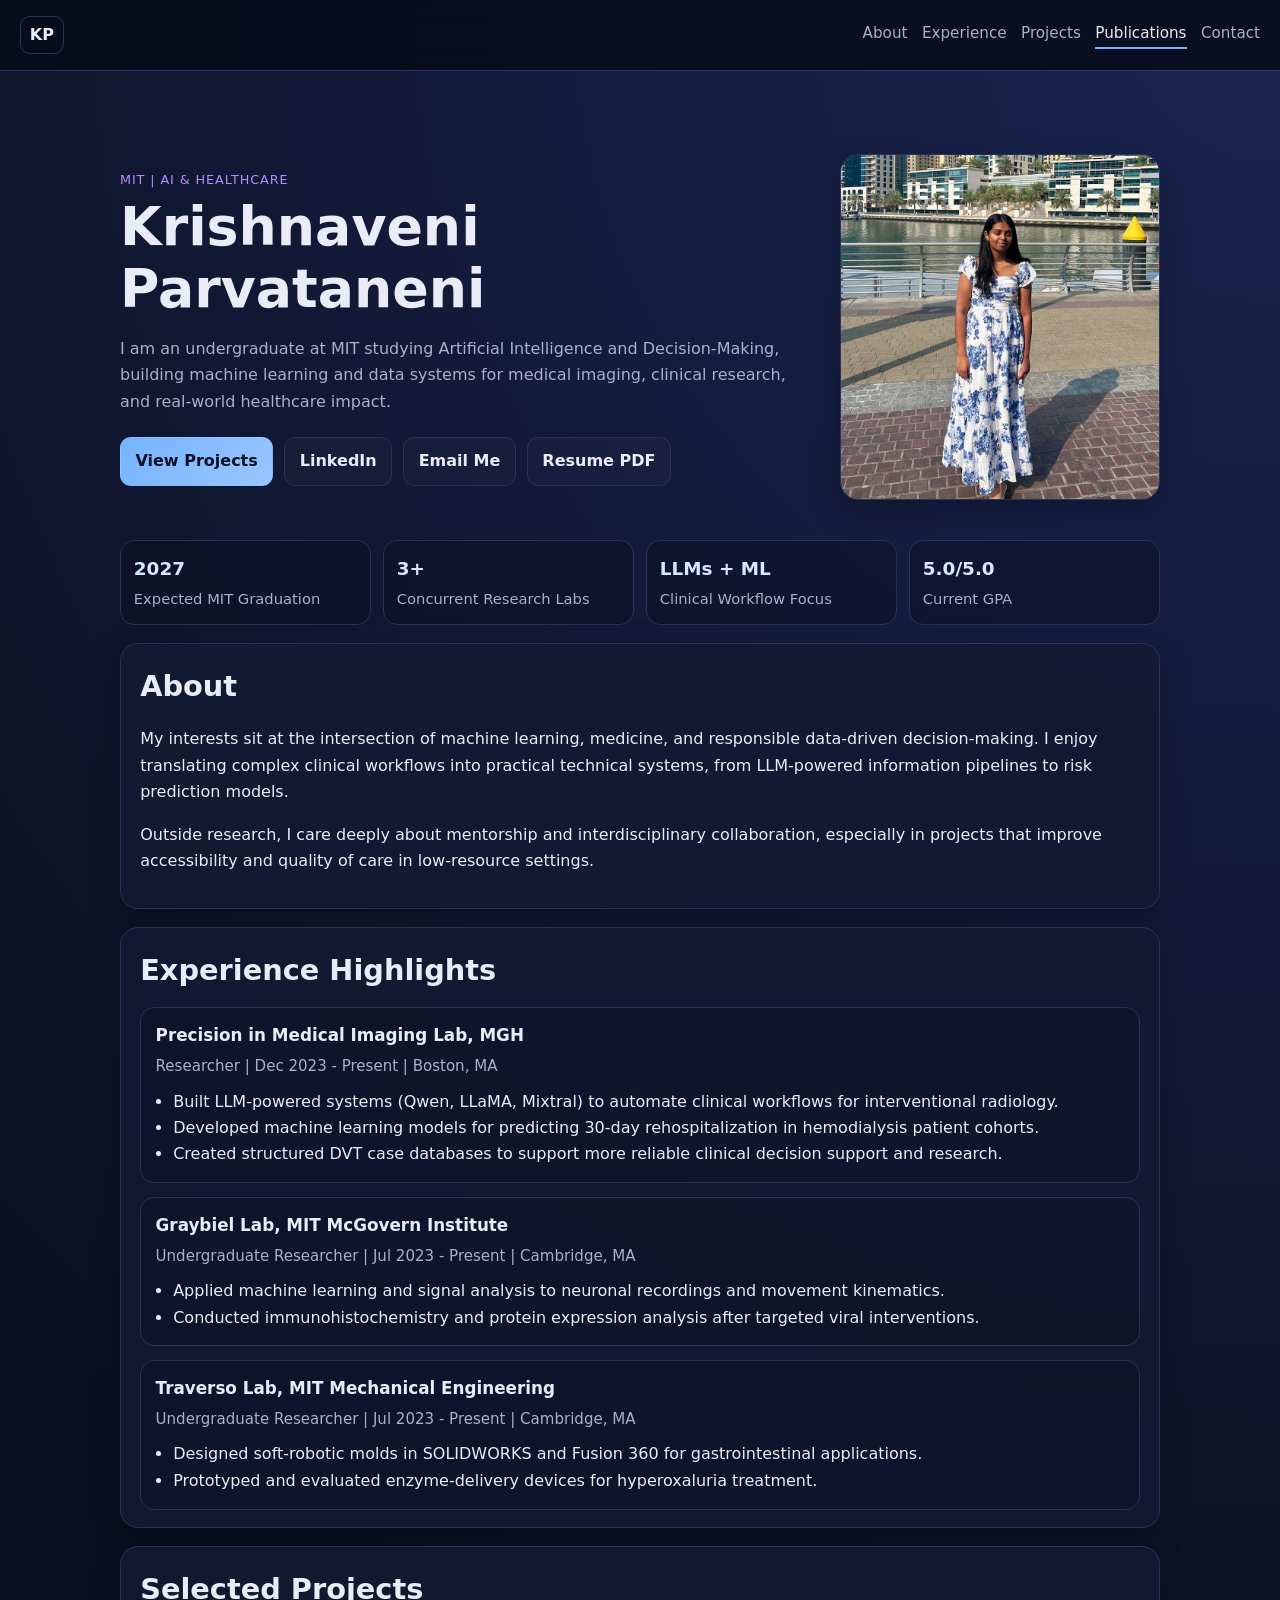
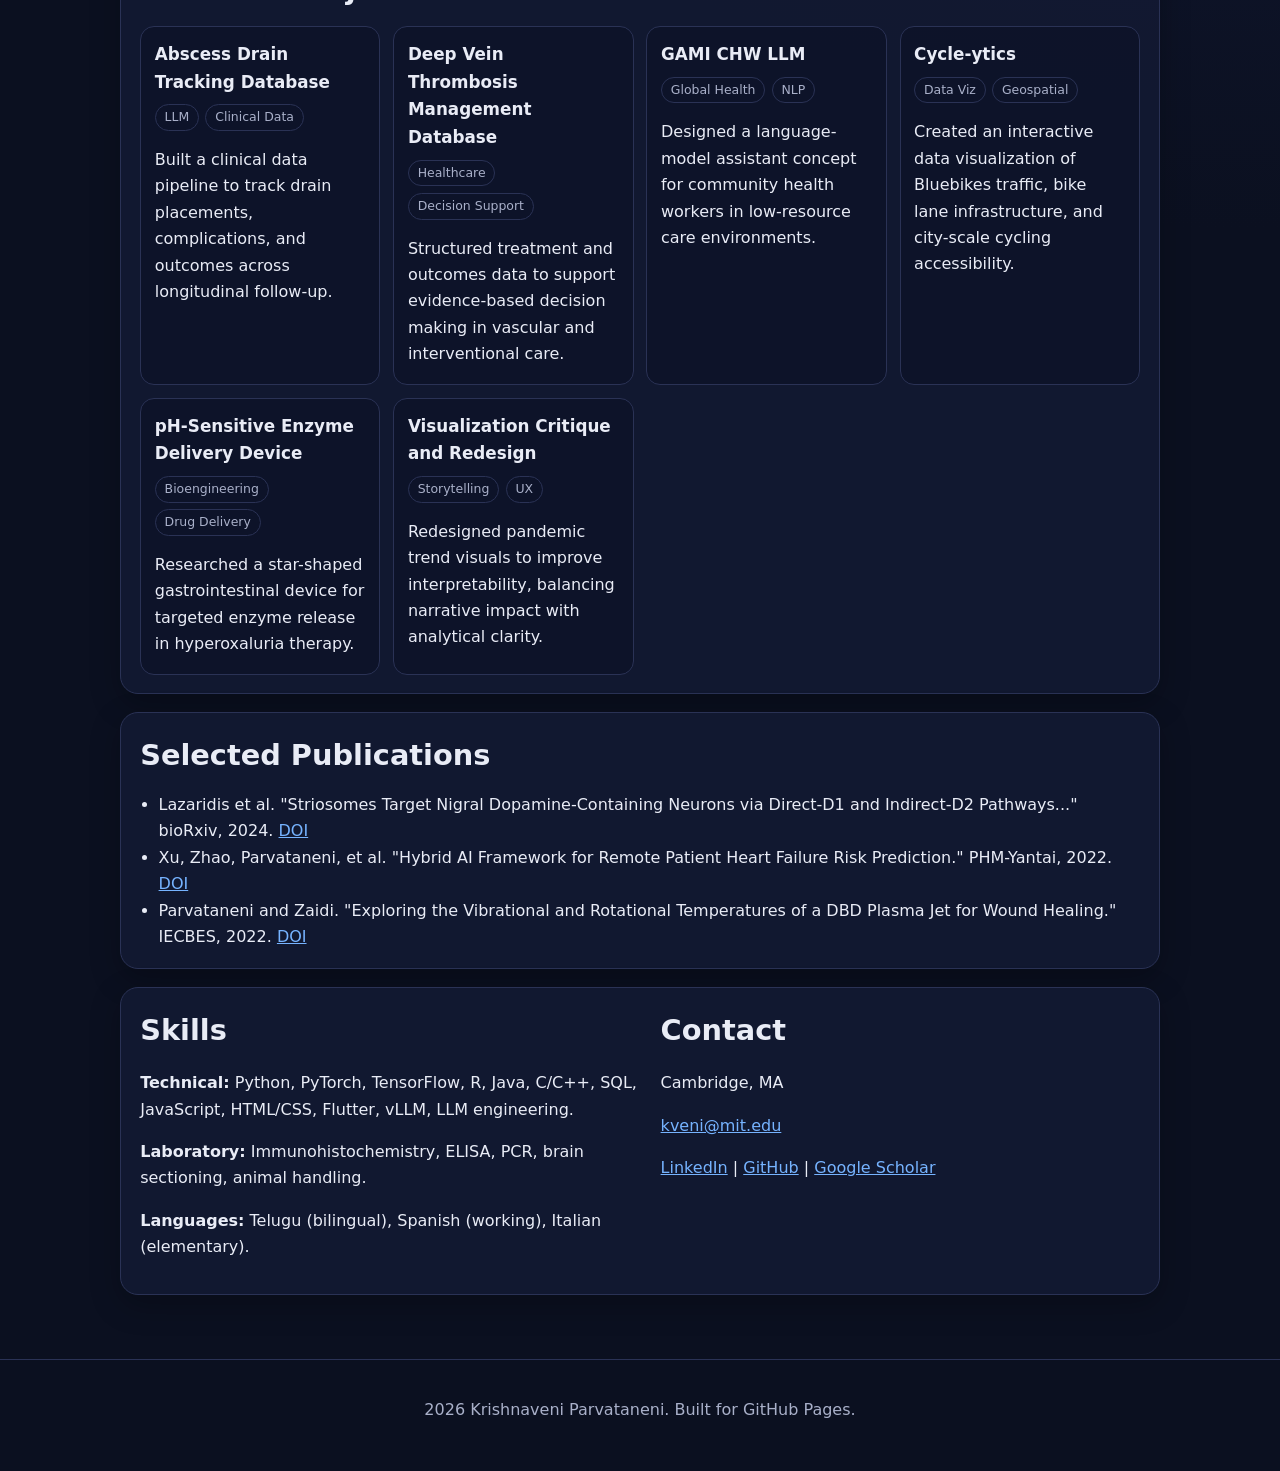
==== index.html @ d62c88d1 "Polish portfolio UX with interactive content. Add reveal animations, active section nav states, high" ====
<!DOCTYPE html>
<html lang="en">
  <head>
    <meta charset="UTF-8" />
    <meta name="viewport" content="width=device-width, initial-scale=1.0" />
    <meta
      name="description"
      content="Krishnaveni Parvataneni - MIT undergraduate in AI and Decision Making focused on machine learning, medical imaging, and healthcare innovation."
    />
    <title>Krishnaveni Parvataneni</title>
    <link rel="stylesheet" href="./styles.css" />
  </head>
  <body>
    <header class="site-header">
      <a class="brand" href="#top">KP</a>
      <nav class="main-nav" aria-label="Main">
        <a href="#about">About</a>
        <a href="#experience">Experience</a>
        <a href="#projects">Projects</a>
        <a href="#publications">Publications</a>
        <a href="#contact">Contact</a>
      </nav>
    </header>

    <main id="top">
      <section class="hero reveal">
        <div>
          <p class="eyebrow">MIT | AI & Healthcare</p>
          <h1>Krishnaveni Parvataneni</h1>
          <p class="lead">
            I am an undergraduate at MIT studying Artificial Intelligence and
            Decision-Making, building machine learning and data systems for
            medical imaging, clinical research, and real-world healthcare
            impact.
          </p>
          <div class="hero-actions">
            <a class="button primary" href="#projects">View Projects</a>
            <a
              class="button ghost"
              href="https://www.linkedin.com/in/krishnaveni-parvataneni/"
              target="_blank"
              rel="noreferrer"
              >LinkedIn</a
            >
            <a class="button ghost" href="mailto:kveni@mit.edu">Email Me</a>
            <a class="button ghost" href="./assets/resume.pdf" target="_blank"
              >Resume PDF</a
            >
          </div>
        </div>
        <img
          class="profile-photo"
          src="./assets/krishna.jpg"
          alt="Portrait of Krishnaveni Parvataneni"
        />
      </section>

      <section class="stats-grid reveal" aria-label="Highlights">
        <article class="stat">
          <p class="stat-number">2027</p>
          <p class="stat-label">Expected MIT Graduation</p>
        </article>
        <article class="stat">
          <p class="stat-number">3+</p>
          <p class="stat-label">Concurrent Research Labs</p>
        </article>
        <article class="stat">
          <p class="stat-number">LLMs + ML</p>
          <p class="stat-label">Clinical Workflow Focus</p>
        </article>
        <article class="stat">
          <p class="stat-number">5.0/5.0</p>
          <p class="stat-label">Current GPA</p>
        </article>
      </section>

      <section id="about" class="panel reveal">
        <h2>About</h2>
        <p>
          My interests sit at the intersection of machine learning, medicine,
          and responsible data-driven decision-making. I enjoy translating
          complex clinical workflows into practical technical systems, from
          LLM-powered information pipelines to risk prediction models.
        </p>
        <p>
          Outside research, I care deeply about mentorship and interdisciplinary
          collaboration, especially in projects that improve accessibility and
          quality of care in low-resource settings.
        </p>
      </section>

      <section id="experience" class="panel reveal">
        <h2>Experience Highlights</h2>
        <div class="timeline">
          <article class="timeline-item">
            <h3>Precision in Medical Imaging Lab, MGH</h3>
            <p class="meta">Researcher | Dec 2023 - Present | Boston, MA</p>
            <ul>
              <li>
                Built LLM-powered systems (Qwen, LLaMA, Mixtral) to automate
                clinical workflows for interventional radiology.
              </li>
              <li>
                Developed machine learning models for predicting 30-day
                rehospitalization in hemodialysis patient cohorts.
              </li>
              <li>
                Created structured DVT case databases to support more reliable
                clinical decision support and research.
              </li>
            </ul>
          </article>

          <article class="timeline-item">
            <h3>Graybiel Lab, MIT McGovern Institute</h3>
            <p class="meta">
              Undergraduate Researcher | Jul 2023 - Present | Cambridge, MA
            </p>
            <ul>
              <li>
                Applied machine learning and signal analysis to neuronal
                recordings and movement kinematics.
              </li>
              <li>
                Conducted immunohistochemistry and protein expression analysis
                after targeted viral interventions.
              </li>
            </ul>
          </article>

          <article class="timeline-item">
            <h3>Traverso Lab, MIT Mechanical Engineering</h3>
            <p class="meta">
              Undergraduate Researcher | Jul 2023 - Present | Cambridge, MA
            </p>
            <ul>
              <li>
                Designed soft-robotic molds in SOLIDWORKS and Fusion 360 for
                gastrointestinal applications.
              </li>
              <li>
                Prototyped and evaluated enzyme-delivery devices for
                hyperoxaluria treatment.
              </li>
            </ul>
          </article>
        </div>
      </section>

      <section id="projects" class="panel reveal">
        <h2>Selected Projects</h2>
        <div class="card-grid">
          <article class="card">
            <h3>Abscess Drain Tracking Database</h3>
            <p class="tag-row">
              <span class="tag">LLM</span><span class="tag">Clinical Data</span>
            </p>
            <p>
              Built a clinical data pipeline to track drain placements,
              complications, and outcomes across longitudinal follow-up.
            </p>
          </article>
          <article class="card">
            <h3>Deep Vein Thrombosis Management Database</h3>
            <p class="tag-row">
              <span class="tag">Healthcare</span
              ><span class="tag">Decision Support</span>
            </p>
            <p>
              Structured treatment and outcomes data to support evidence-based
              decision making in vascular and interventional care.
            </p>
          </article>
          <article class="card">
            <h3>GAMI CHW LLM</h3>
            <p class="tag-row">
              <span class="tag">Global Health</span><span class="tag">NLP</span>
            </p>
            <p>
              Designed a language-model assistant concept for community health
              workers in low-resource care environments.
            </p>
          </article>
          <article class="card">
            <h3>Cycle-ytics</h3>
            <p class="tag-row">
              <span class="tag">Data Viz</span><span class="tag">Geospatial</span>
            </p>
            <p>
              Created an interactive data visualization of Bluebikes traffic,
              bike lane infrastructure, and city-scale cycling accessibility.
            </p>
          </article>
          <article class="card">
            <h3>pH-Sensitive Enzyme Delivery Device</h3>
            <p class="tag-row">
              <span class="tag">Bioengineering</span
              ><span class="tag">Drug Delivery</span>
            </p>
            <p>
              Researched a star-shaped gastrointestinal device for targeted
              enzyme release in hyperoxaluria therapy.
            </p>
          </article>
          <article class="card">
            <h3>Visualization Critique and Redesign</h3>
            <p class="tag-row">
              <span class="tag">Storytelling</span><span class="tag">UX</span>
            </p>
            <p>
              Redesigned pandemic trend visuals to improve interpretability,
              balancing narrative impact with analytical clarity.
            </p>
          </article>
        </div>
      </section>

      <section id="publications" class="panel reveal">
        <h2>Selected Publications</h2>
        <ul class="publication-list">
          <li>
            Lazaridis et al. "Striosomes Target Nigral Dopamine-Containing
            Neurons via Direct-D1 and Indirect-D2 Pathways..." bioRxiv, 2024.
            <a
              href="https://doi.org/10.1101/2024.06.01.596922"
              target="_blank"
              rel="noreferrer"
              >DOI</a
            >
          </li>
          <li>
            Xu, Zhao, Parvataneni, et al. "Hybrid AI Framework for Remote
            Patient Heart Failure Risk Prediction." PHM-Yantai, 2022.
            <a
              href="https://doi.org/10.1109/PHM-Yantai55411.2022.9941764"
              target="_blank"
              rel="noreferrer"
              >DOI</a
            >
          </li>
          <li>
            Parvataneni and Zaidi. "Exploring the Vibrational and Rotational
            Temperatures of a DBD Plasma Jet for Wound Healing." IECBES, 2022.
            <a
              href="https://doi.org/10.1109/IECBES54088.2022.10079657"
              target="_blank"
              rel="noreferrer"
              >DOI</a
            >
          </li>
        </ul>
      </section>

      <section class="panel split reveal">
        <div>
          <h2>Skills</h2>
          <p>
            <strong>Technical:</strong> Python, PyTorch, TensorFlow, R, Java,
            C/C++, SQL, JavaScript, HTML/CSS, Flutter, vLLM, LLM engineering.
          </p>
          <p>
            <strong>Laboratory:</strong> Immunohistochemistry, ELISA, PCR,
            brain sectioning, animal handling.
          </p>
          <p>
            <strong>Languages:</strong> Telugu (bilingual), Spanish (working),
            Italian (elementary).
          </p>
        </div>
        <div id="contact">
          <h2>Contact</h2>
          <p>Cambridge, MA</p>
          <p><a href="mailto:kveni@mit.edu">kveni@mit.edu</a></p>
          <p>
            <a
              href="https://www.linkedin.com/in/krishnaveni-parvataneni/"
              target="_blank"
              rel="noreferrer"
              >LinkedIn</a
            >
            |
            <a href="https://github.com/kveni12" target="_blank" rel="noreferrer"
              >GitHub</a
            >
            |
            <a
              href="https://scholar.google.com/citations?user=Wonnn1kAAAAJ&hl=en"
              target="_blank"
              rel="noreferrer"
              >Google Scholar</a
            >
          </p>
        </div>
      </section>
    </main>

    <footer class="site-footer">
      <p>
        <span id="year"></span> Krishnaveni Parvataneni. Built for GitHub
        Pages.
      </p>
    </footer>

    <script src="./script.js"></script>
  </body>
</html>
---- styles.css ----
:root {
  --bg: #0b1020;
  --panel: #131a33;
  --text: #e9ecf6;
  --muted: #a9b0c9;
  --accent: #76b3ff;
  --accent-2: #b58cff;
  --border: #2a3255;
  --shadow: 0 10px 30px rgba(0, 0, 0, 0.25);
}

* {
  box-sizing: border-box;
}

html {
  scroll-behavior: smooth;
}

body {
  margin: 0;
  font-family: Inter, ui-sans-serif, system-ui, -apple-system, Segoe UI, Roboto,
    Helvetica, Arial, sans-serif;
  color: var(--text);
  background: radial-gradient(circle at top right, #1a2450, var(--bg) 55%);
  line-height: 1.65;
}

a {
  color: var(--accent);
}

.site-header {
  position: sticky;
  top: 0;
  z-index: 10;
  display: flex;
  align-items: center;
  justify-content: space-between;
  padding: 1rem 1.25rem;
  background: rgba(8, 12, 25, 0.85);
  border-bottom: 1px solid var(--border);
  backdrop-filter: blur(12px);
}

.brand {
  font-weight: 700;
  text-decoration: none;
  color: var(--text);
  border: 1px solid var(--border);
  border-radius: 10px;
  padding: 0.3rem 0.55rem;
}

.main-nav {
  display: flex;
  gap: 0.9rem;
  flex-wrap: wrap;
}

.main-nav a {
  text-decoration: none;
  color: var(--muted);
  font-size: 0.95rem;
  border-bottom: 2px solid transparent;
  transition: color 0.22s ease, border-color 0.22s ease;
}

.main-nav a:hover {
  color: var(--text);
}

.main-nav a.active {
  color: var(--text);
  border-color: var(--accent);
}

main {
  width: min(1040px, 92vw);
  margin: 0 auto;
  padding: 2.2rem 0 4rem;
}

.hero {
  display: grid;
  grid-template-columns: 1fr 320px;
  align-items: center;
  gap: 1.2rem;
  padding: 3rem 0 1.8rem;
}

.eyebrow {
  color: var(--accent-2);
  letter-spacing: 0.07em;
  text-transform: uppercase;
  font-size: 0.8rem;
  margin: 0;
}

h1 {
  font-size: clamp(2rem, 4.2vw, 3.4rem);
  line-height: 1.15;
  margin: 0.4rem 0 1rem;
}

h2 {
  margin: 0 0 0.8rem;
  font-size: clamp(1.25rem, 2.7vw, 1.8rem);
}

h3 {
  margin: 0;
  font-size: 1.05rem;
}

.lead {
  max-width: 70ch;
  color: var(--muted);
  margin-bottom: 1.4rem;
}

.hero-actions {
  display: flex;
  flex-wrap: wrap;
  gap: 0.7rem;
}

.profile-photo {
  width: 100%;
  max-width: 320px;
  justify-self: end;
  border-radius: 18px;
  border: 1px solid var(--border);
  box-shadow: var(--shadow);
}

.button {
  display: inline-flex;
  align-items: center;
  justify-content: center;
  padding: 0.62rem 0.9rem;
  border-radius: 11px;
  text-decoration: none;
  font-weight: 600;
  border: 1px solid var(--border);
}

.button.primary {
  color: #071124;
  background: linear-gradient(135deg, var(--accent), #9ac6ff);
  border-color: transparent;
}

.button.ghost {
  color: var(--text);
  background: rgba(255, 255, 255, 0.02);
}

.panel {
  background: rgba(19, 26, 51, 0.88);
  border: 1px solid var(--border);
  border-radius: 18px;
  padding: 1.2rem 1.2rem 1.1rem;
  margin-top: 1.1rem;
  box-shadow: var(--shadow);
}

.stats-grid {
  display: grid;
  grid-template-columns: repeat(auto-fit, minmax(160px, 1fr));
  gap: 0.75rem;
  margin-top: 0.7rem;
}

.stat {
  border: 1px solid var(--border);
  border-radius: 14px;
  padding: 0.8rem;
  background: rgba(9, 15, 35, 0.45);
}

.stat-number {
  margin: 0;
  font-size: 1.15rem;
  font-weight: 700;
  color: #d8e6ff;
}

.stat-label {
  margin: 0.18rem 0 0;
  color: var(--muted);
  font-size: 0.92rem;
}

.timeline {
  display: grid;
  gap: 0.85rem;
}

.timeline-item {
  border: 1px solid var(--border);
  border-radius: 14px;
  padding: 0.9rem;
  background: rgba(9, 15, 35, 0.4);
}

.timeline-item ul {
  margin: 0.6rem 0 0;
  padding-left: 1.1rem;
}

.meta {
  margin: 0.25rem 0;
  color: var(--muted);
  font-size: 0.94rem;
}

.card-grid {
  display: grid;
  grid-template-columns: repeat(auto-fit, minmax(230px, 1fr));
  gap: 0.8rem;
}

.card {
  border: 1px solid var(--border);
  border-radius: 14px;
  padding: 0.85rem;
  background: rgba(9, 15, 35, 0.45);
}

.card p {
  margin-bottom: 0.2rem;
}

.tag-row {
  display: flex;
  flex-wrap: wrap;
  gap: 0.4rem;
  margin-top: 0.5rem;
}

.tag {
  border: 1px solid var(--border);
  border-radius: 999px;
  padding: 0.13rem 0.55rem;
  font-size: 0.78rem;
  color: var(--muted);
}

.publication-list {
  margin: 0;
  padding-left: 1.15rem;
}

.split {
  display: grid;
  gap: 1rem;
  grid-template-columns: 1fr 0.95fr;
}

.site-footer {
  border-top: 1px solid var(--border);
  color: var(--muted);
  text-align: center;
  padding: 1.3rem 1rem 2rem;
}

.reveal {
  opacity: 0;
  transform: translateY(10px);
  transition: opacity 0.6s ease, transform 0.6s ease;
}

.reveal.visible {
  opacity: 1;
  transform: translateY(0);
}

@media (max-width: 760px) {
  .site-header {
    align-items: flex-start;
    flex-direction: column;
    gap: 0.6rem;
  }

  .hero {
    grid-template-columns: 1fr;
  }

  .profile-photo {
    justify-self: start;
    max-width: 230px;
  }

  .split {
    grid-template-columns: 1fr;
  }
}
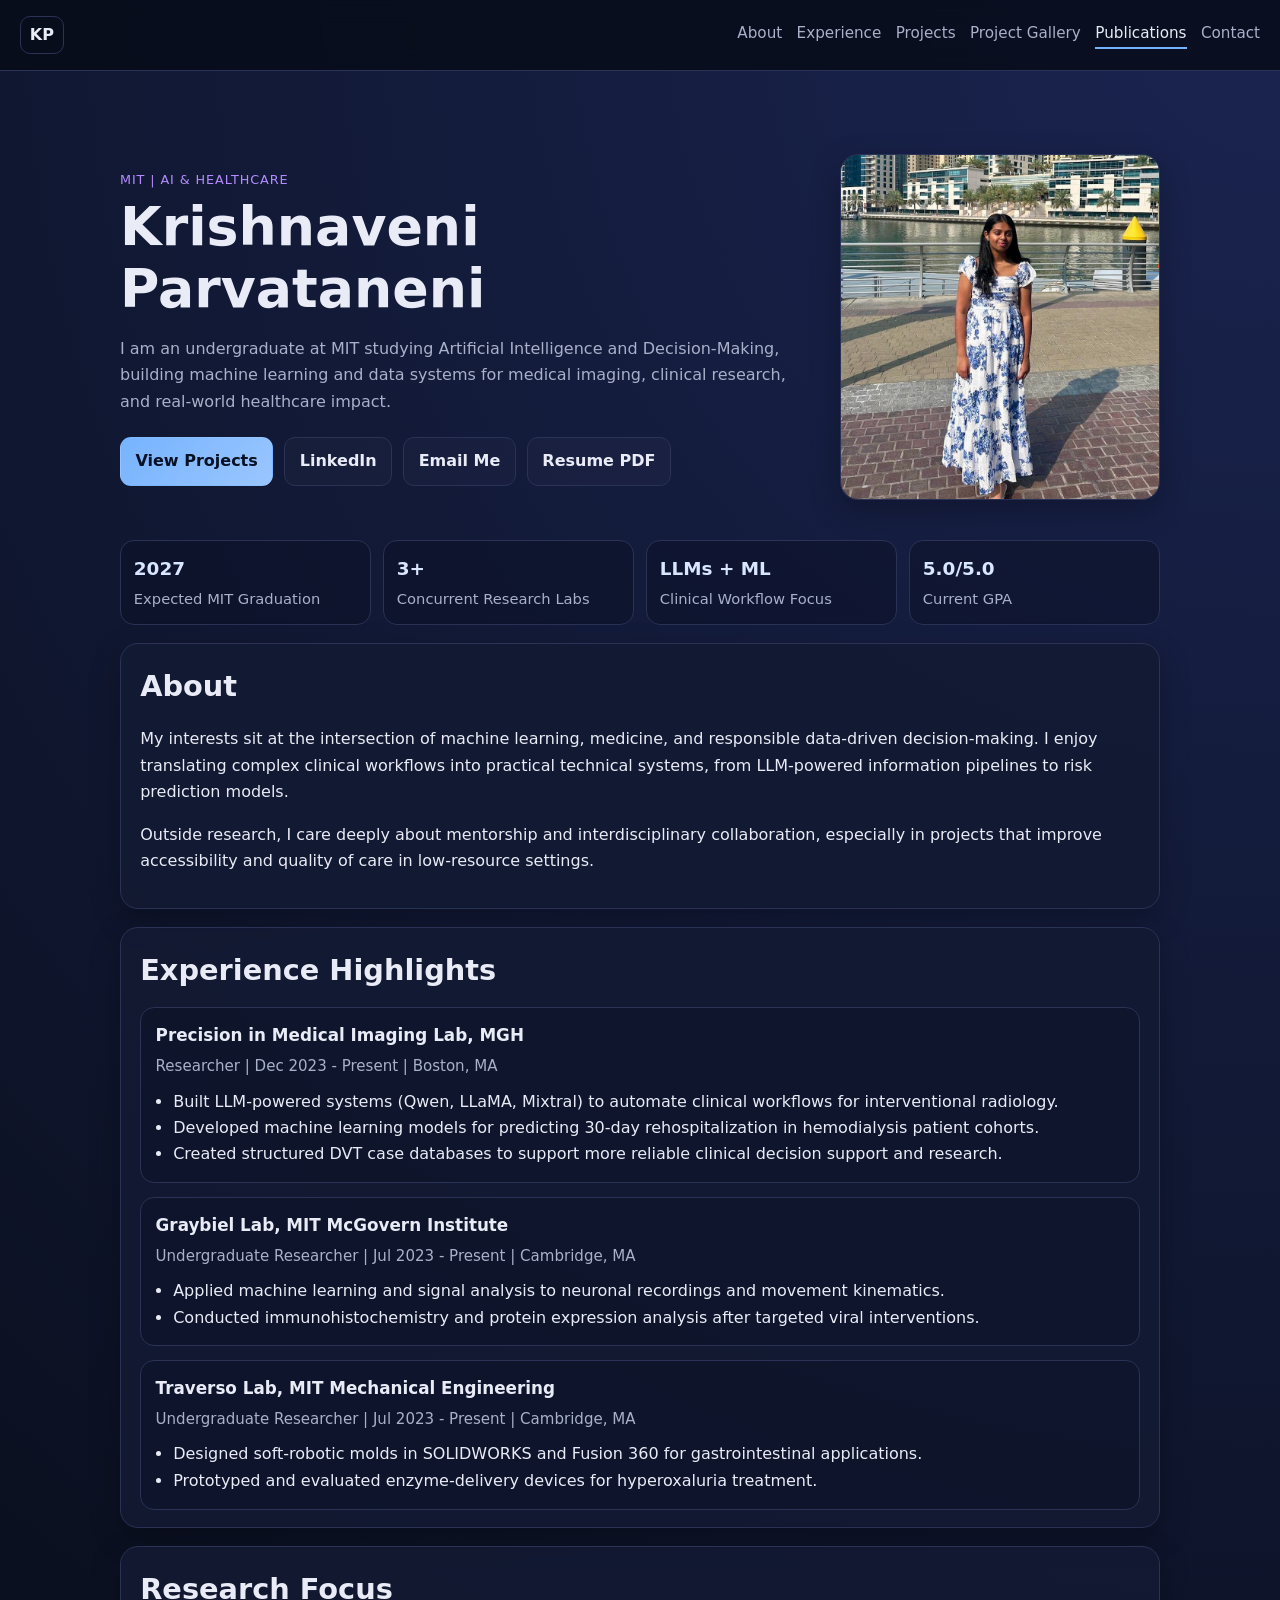
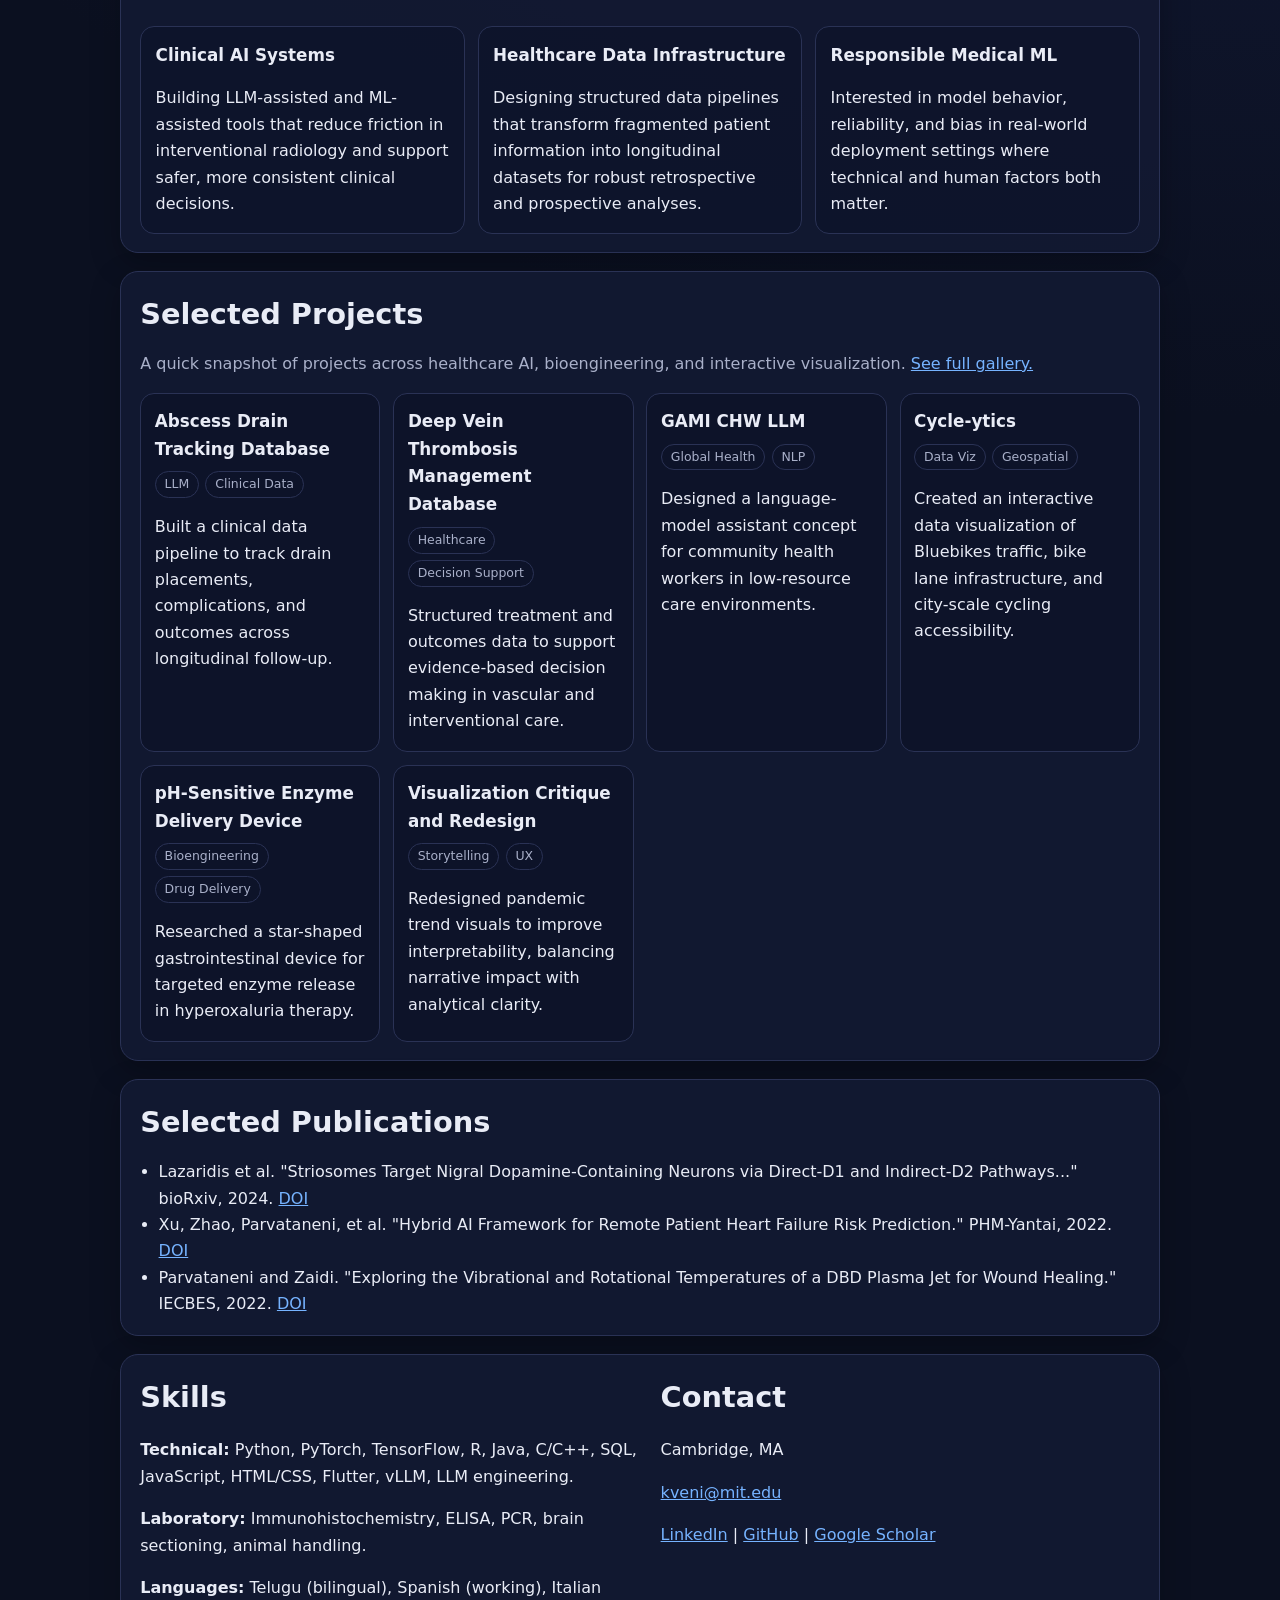
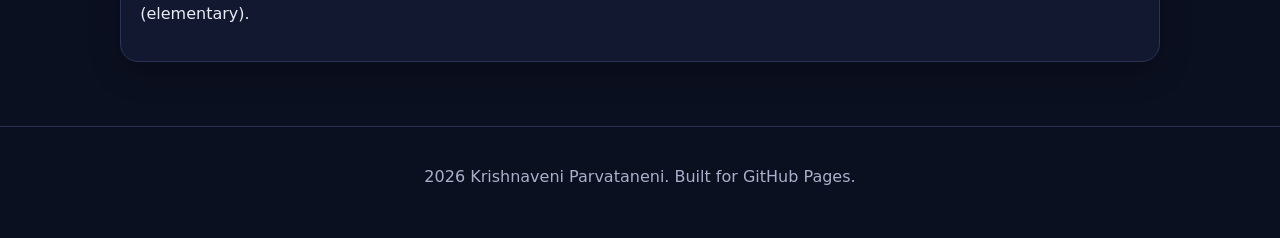
==== commit 6d590db7: "Add dedicated project gallery and research focus section. Introduce a new projects page with curated" ====
--- a/index.html
+++ b/index.html
@@ -17,6 +17,7 @@
         <a href="#about">About</a>
         <a href="#experience">Experience</a>
         <a href="#projects">Projects</a>
+        <a href="./projects.html">Project Gallery</a>
         <a href="#publications">Publications</a>
         <a href="#contact">Contact</a>
       </nav>
@@ -147,8 +148,42 @@
         </div>
       </section>
 
+      <section class="panel reveal">
+        <h2>Research Focus</h2>
+        <div class="focus-grid">
+          <article class="focus-item">
+            <h3>Clinical AI Systems</h3>
+            <p>
+              Building LLM-assisted and ML-assisted tools that reduce friction
+              in interventional radiology and support safer, more consistent
+              clinical decisions.
+            </p>
+          </article>
+          <article class="focus-item">
+            <h3>Healthcare Data Infrastructure</h3>
+            <p>
+              Designing structured data pipelines that transform fragmented
+              patient information into longitudinal datasets for robust
+              retrospective and prospective analyses.
+            </p>
+          </article>
+          <article class="focus-item">
+            <h3>Responsible Medical ML</h3>
+            <p>
+              Interested in model behavior, reliability, and bias in real-world
+              deployment settings where technical and human factors both matter.
+            </p>
+          </article>
+        </div>
+      </section>
+
       <section id="projects" class="panel reveal">
         <h2>Selected Projects</h2>
+        <p class="section-intro">
+          A quick snapshot of projects across healthcare AI, bioengineering, and
+          interactive visualization.
+          <a href="./projects.html">See full gallery.</a>
+        </p>
         <div class="card-grid">
           <article class="card">
             <h3>Abscess Drain Tracking Database</h3>
--- a/styles.css
+++ b/styles.css
@@ -165,6 +165,11 @@
   box-shadow: var(--shadow);
 }
 
+.section-intro {
+  margin-top: 0;
+  color: var(--muted);
+}
+
 .stats-grid {
   display: grid;
   grid-template-columns: repeat(auto-fit, minmax(160px, 1fr));
@@ -195,6 +200,23 @@
 .timeline {
   display: grid;
   gap: 0.85rem;
+}
+
+.focus-grid {
+  display: grid;
+  grid-template-columns: repeat(auto-fit, minmax(220px, 1fr));
+  gap: 0.8rem;
+}
+
+.focus-item {
+  border: 1px solid var(--border);
+  border-radius: 14px;
+  padding: 0.9rem;
+  background: rgba(9, 15, 35, 0.4);
+}
+
+.focus-item p {
+  margin-bottom: 0.1rem;
 }
 
 .timeline-item {
@@ -274,6 +296,38 @@
 .reveal.visible {
   opacity: 1;
   transform: translateY(0);
+}
+
+.gallery-grid {
+  display: grid;
+  grid-template-columns: repeat(auto-fit, minmax(270px, 1fr));
+  gap: 0.95rem;
+}
+
+.gallery-card {
+  border: 1px solid var(--border);
+  border-radius: 16px;
+  overflow: hidden;
+  background: rgba(9, 15, 35, 0.45);
+}
+
+.gallery-card img {
+  width: 100%;
+  aspect-ratio: 16 / 9;
+  object-fit: cover;
+  border-bottom: 1px solid var(--border);
+}
+
+.gallery-card-content {
+  padding: 0.85rem 0.9rem 0.9rem;
+}
+
+.gallery-card-content h3 {
+  margin-bottom: 0.32rem;
+}
+
+.gallery-card-content p {
+  margin-top: 0;
 }
 
 @media (max-width: 760px) {
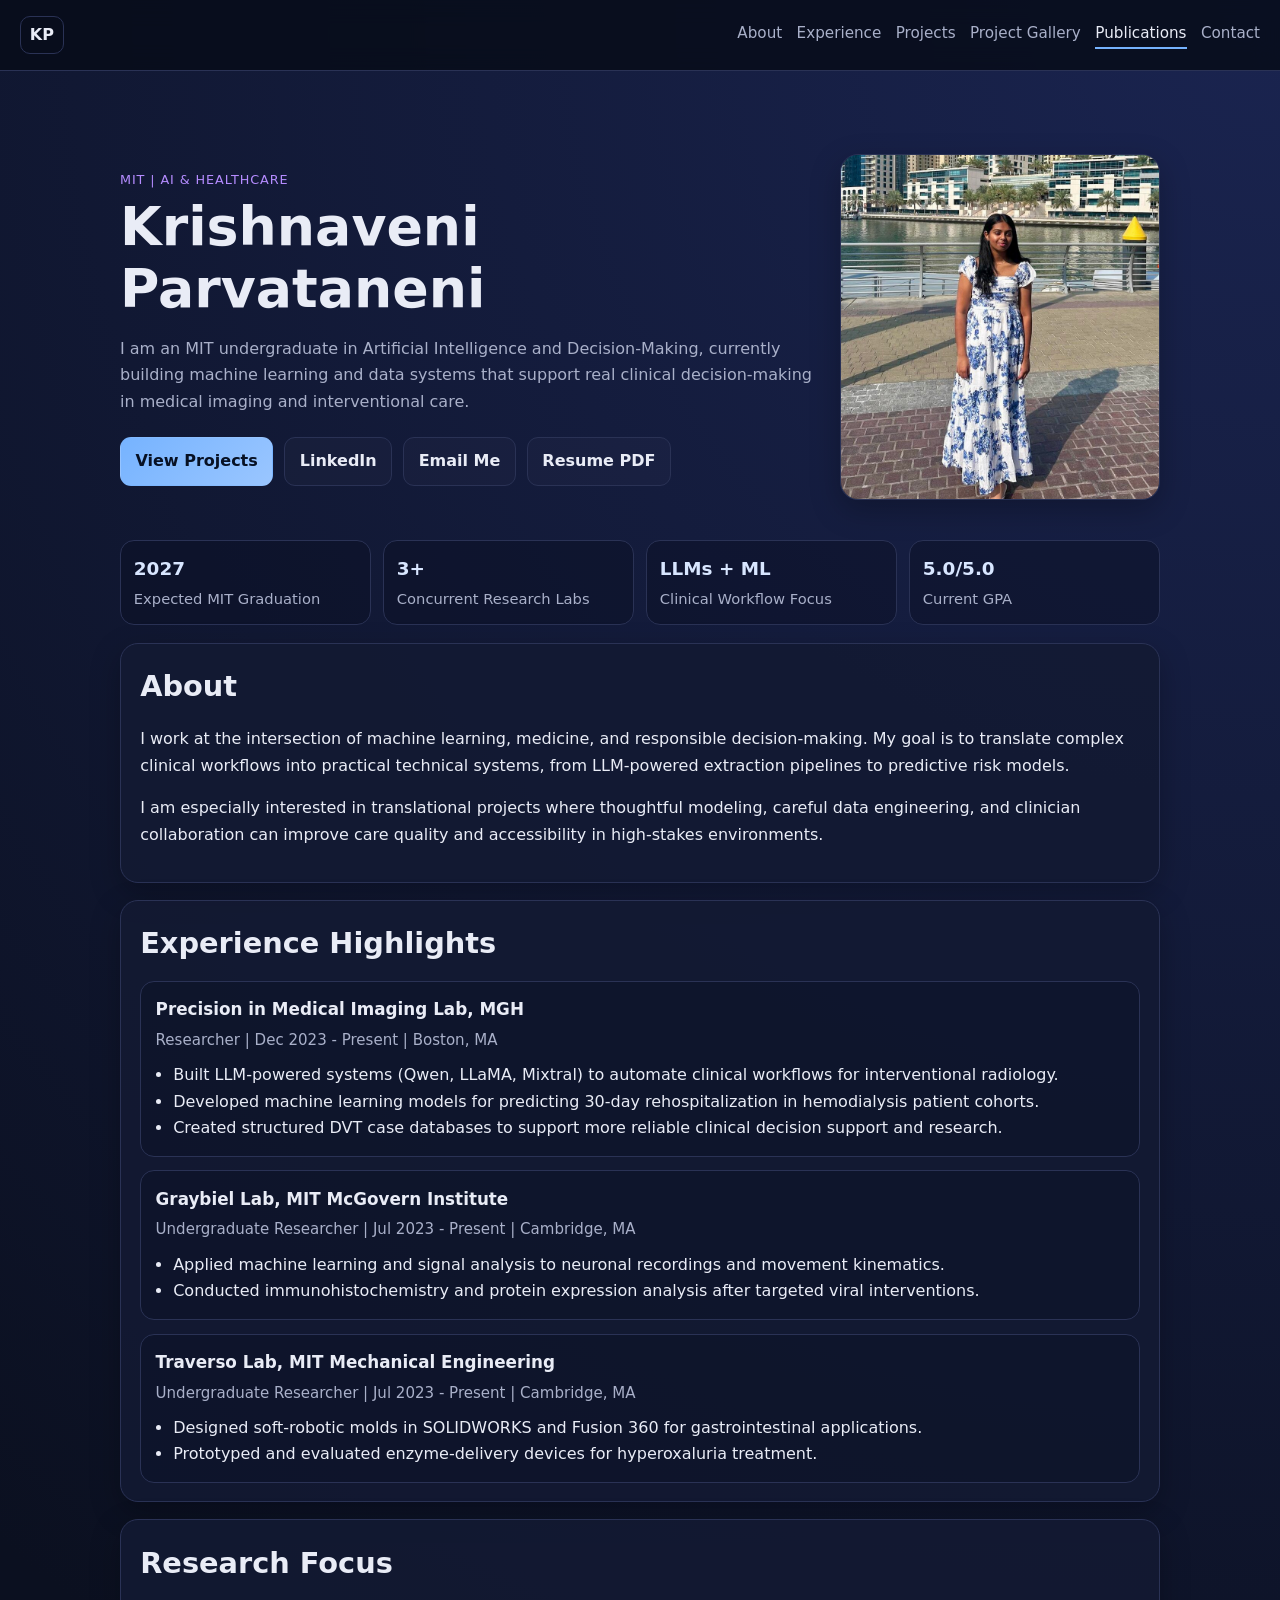
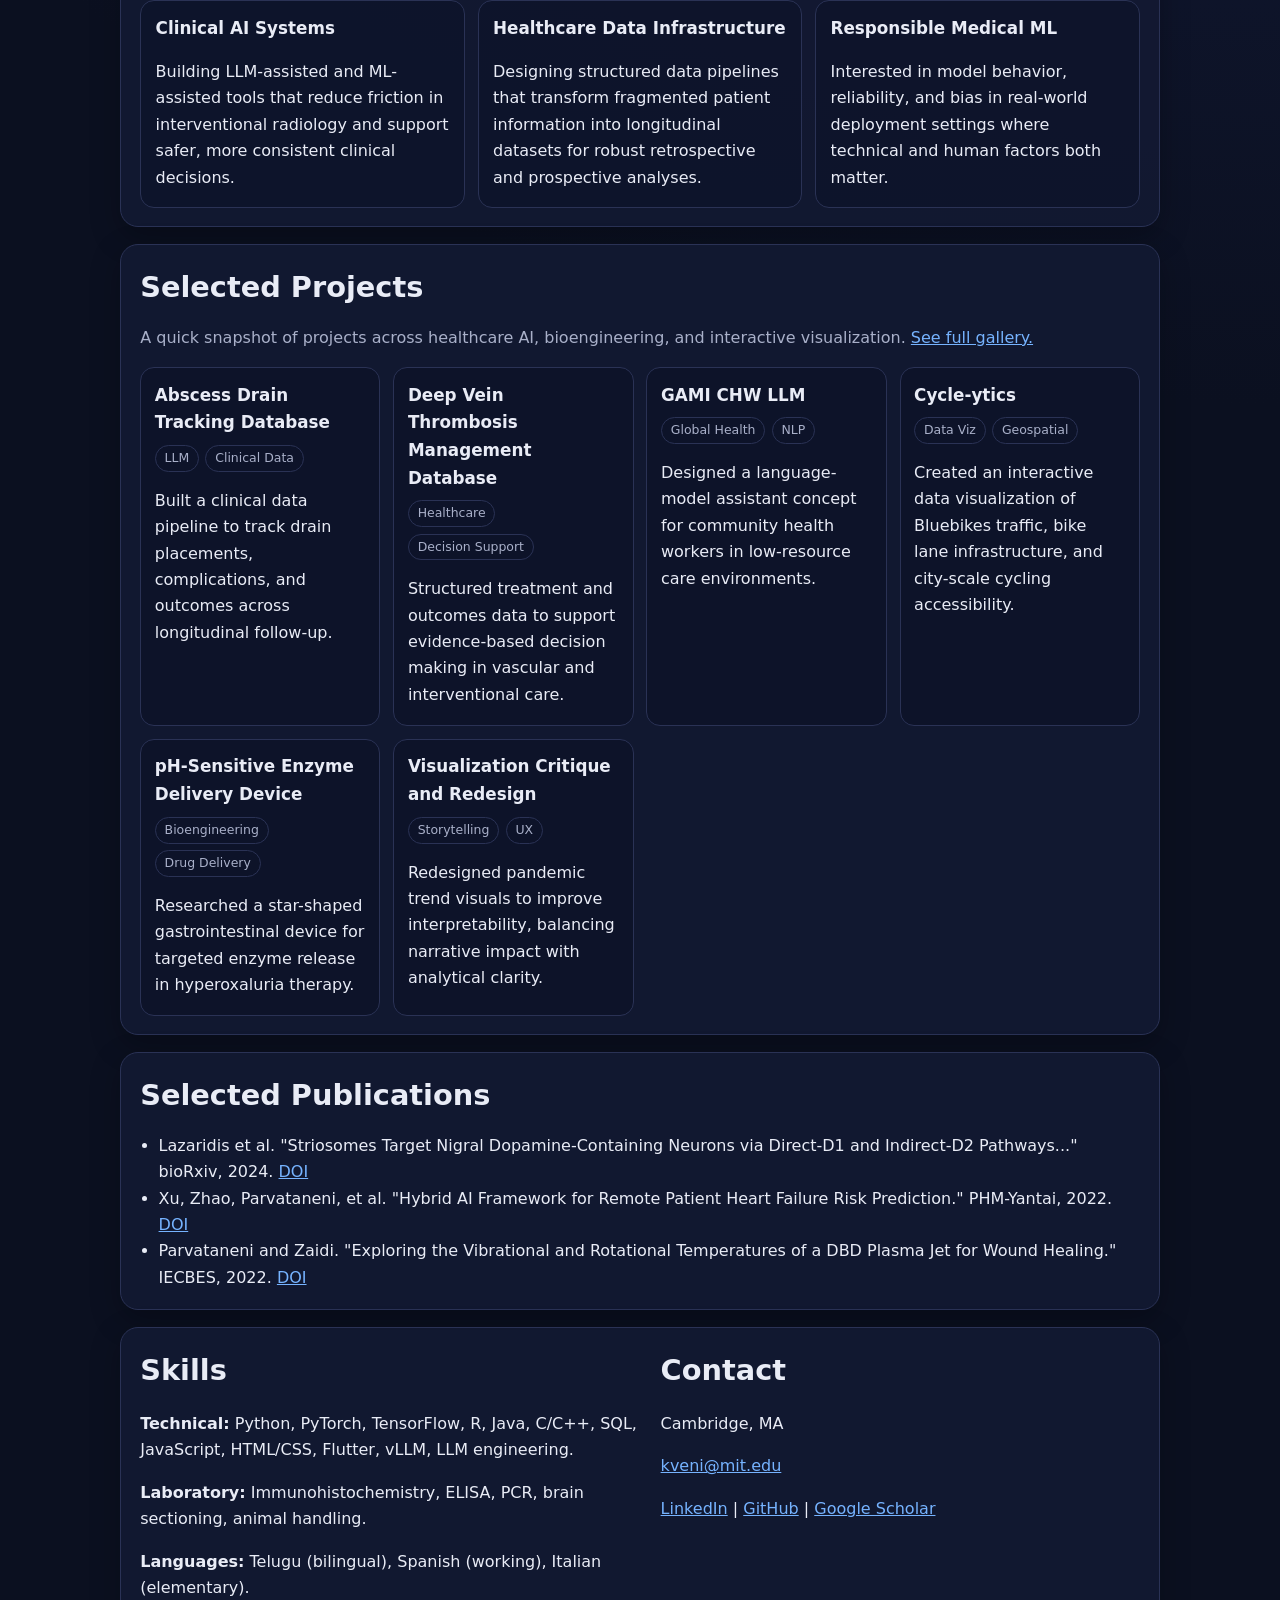
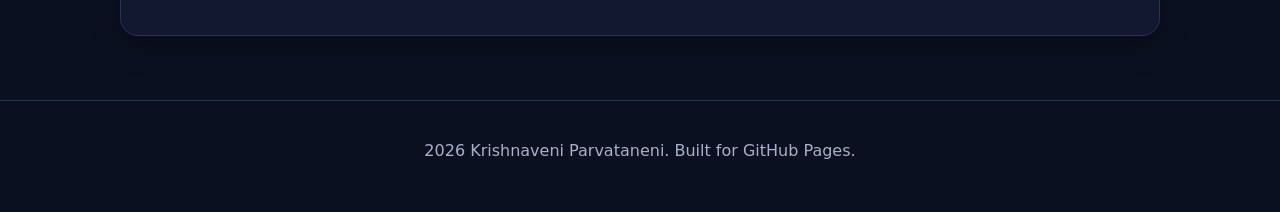
==== commit 5b6f9ace: "Improve portfolio discoverability with SEO metadata. Add canonical, Open Graph, Twitter, and structu" ====
--- a/index.html
+++ b/index.html
@@ -3,12 +3,61 @@
   <head>
     <meta charset="UTF-8" />
     <meta name="viewport" content="width=device-width, initial-scale=1.0" />
+    <meta name="robots" content="index, follow" />
+    <meta name="author" content="Krishnaveni Parvataneni" />
     <meta
       name="description"
-      content="Krishnaveni Parvataneni - MIT undergraduate in AI and Decision Making focused on machine learning, medical imaging, and healthcare innovation."
+      content="Krishnaveni Parvataneni is an MIT undergraduate in AI and Decision-Making building machine learning, data infrastructure, and clinical AI systems for healthcare innovation."
+    />
+    <link rel="canonical" href="https://kveni12.github.io/krishnaveni-parvataneni/" />
+    <meta property="og:type" content="website" />
+    <meta property="og:title" content="Krishnaveni Parvataneni | AI + Healthcare" />
+    <meta
+      property="og:description"
+      content="MIT undergraduate focused on machine learning, medical imaging, and healthcare data systems."
+    />
+    <meta
+      property="og:url"
+      content="https://kveni12.github.io/krishnaveni-parvataneni/"
+    />
+    <meta
+      property="og:image"
+      content="https://kveni12.github.io/krishnaveni-parvataneni/assets/krishna.jpg"
+    />
+    <meta name="twitter:card" content="summary_large_image" />
+    <meta
+      name="twitter:title"
+      content="Krishnaveni Parvataneni | AI + Healthcare"
+    />
+    <meta
+      name="twitter:description"
+      content="MIT undergraduate focused on machine learning, medical imaging, and healthcare data systems."
+    />
+    <meta
+      name="twitter:image"
+      content="https://kveni12.github.io/krishnaveni-parvataneni/assets/krishna.jpg"
     />
     <title>Krishnaveni Parvataneni</title>
     <link rel="stylesheet" href="./styles.css" />
+    <script type="application/ld+json">
+      {
+        "@context": "https://schema.org",
+        "@type": "Person",
+        "name": "Krishnaveni Parvataneni",
+        "url": "https://kveni12.github.io/krishnaveni-parvataneni/",
+        "email": "mailto:kveni@mit.edu",
+        "jobTitle": "Undergraduate Researcher",
+        "affiliation": {
+          "@type": "CollegeOrUniversity",
+          "name": "Massachusetts Institute of Technology"
+        },
+        "sameAs": [
+          "https://www.linkedin.com/in/krishnaveni-parvataneni/",
+          "https://github.com/kveni12",
+          "https://scholar.google.com/citations?user=Wonnn1kAAAAJ&hl=en"
+        ]
+      }
+    </script>
   </head>
   <body>
     <header class="site-header">
@@ -29,10 +78,10 @@
           <p class="eyebrow">MIT | AI & Healthcare</p>
           <h1>Krishnaveni Parvataneni</h1>
           <p class="lead">
-            I am an undergraduate at MIT studying Artificial Intelligence and
-            Decision-Making, building machine learning and data systems for
-            medical imaging, clinical research, and real-world healthcare
-            impact.
+            I am an MIT undergraduate in Artificial Intelligence and
+            Decision-Making, currently building machine learning and data
+            systems that support real clinical decision-making in medical
+            imaging and interventional care.
           </p>
           <div class="hero-actions">
             <a class="button primary" href="#projects">View Projects</a>
@@ -78,15 +127,15 @@
       <section id="about" class="panel reveal">
         <h2>About</h2>
         <p>
-          My interests sit at the intersection of machine learning, medicine,
-          and responsible data-driven decision-making. I enjoy translating
-          complex clinical workflows into practical technical systems, from
-          LLM-powered information pipelines to risk prediction models.
+          I work at the intersection of machine learning, medicine, and
+          responsible decision-making. My goal is to translate complex clinical
+          workflows into practical technical systems, from LLM-powered
+          extraction pipelines to predictive risk models.
         </p>
         <p>
-          Outside research, I care deeply about mentorship and interdisciplinary
-          collaboration, especially in projects that improve accessibility and
-          quality of care in low-resource settings.
+          I am especially interested in translational projects where thoughtful
+          modeling, careful data engineering, and clinician collaboration can
+          improve care quality and accessibility in high-stakes environments.
         </p>
       </section>
 
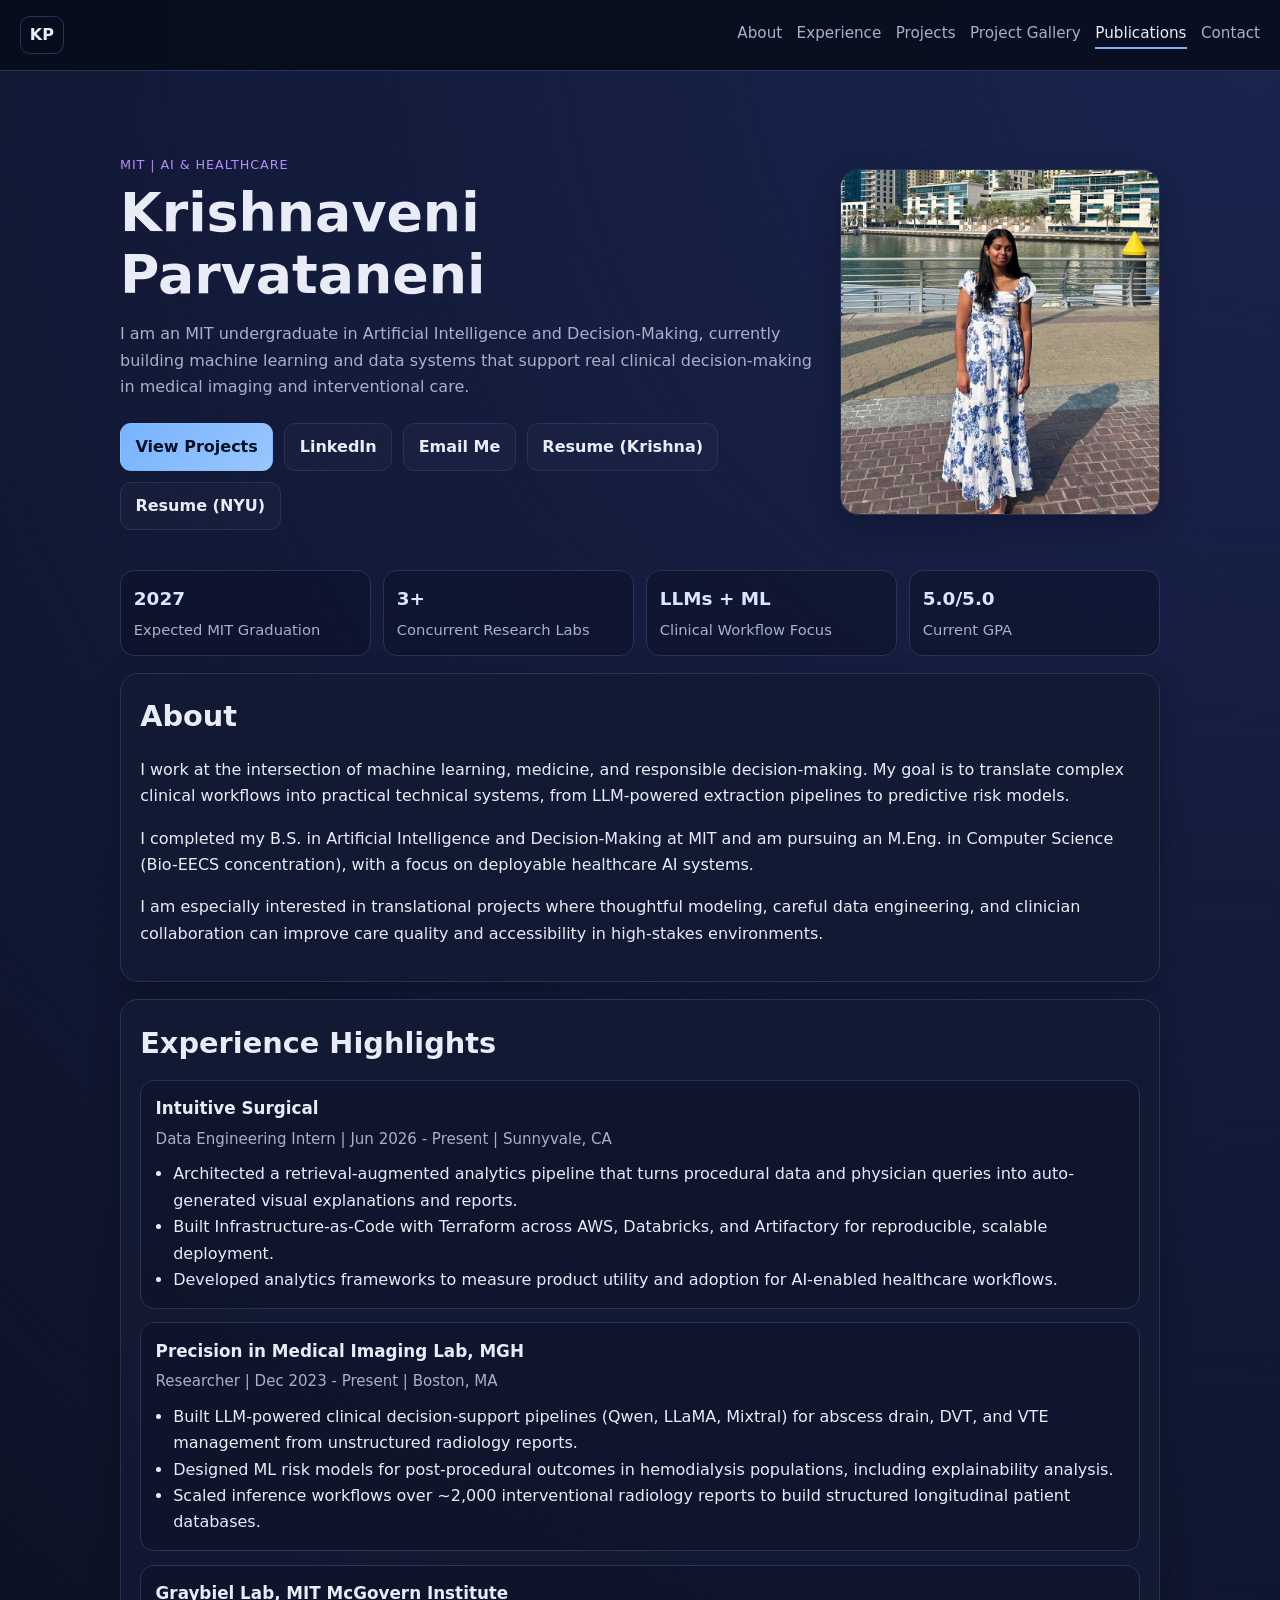
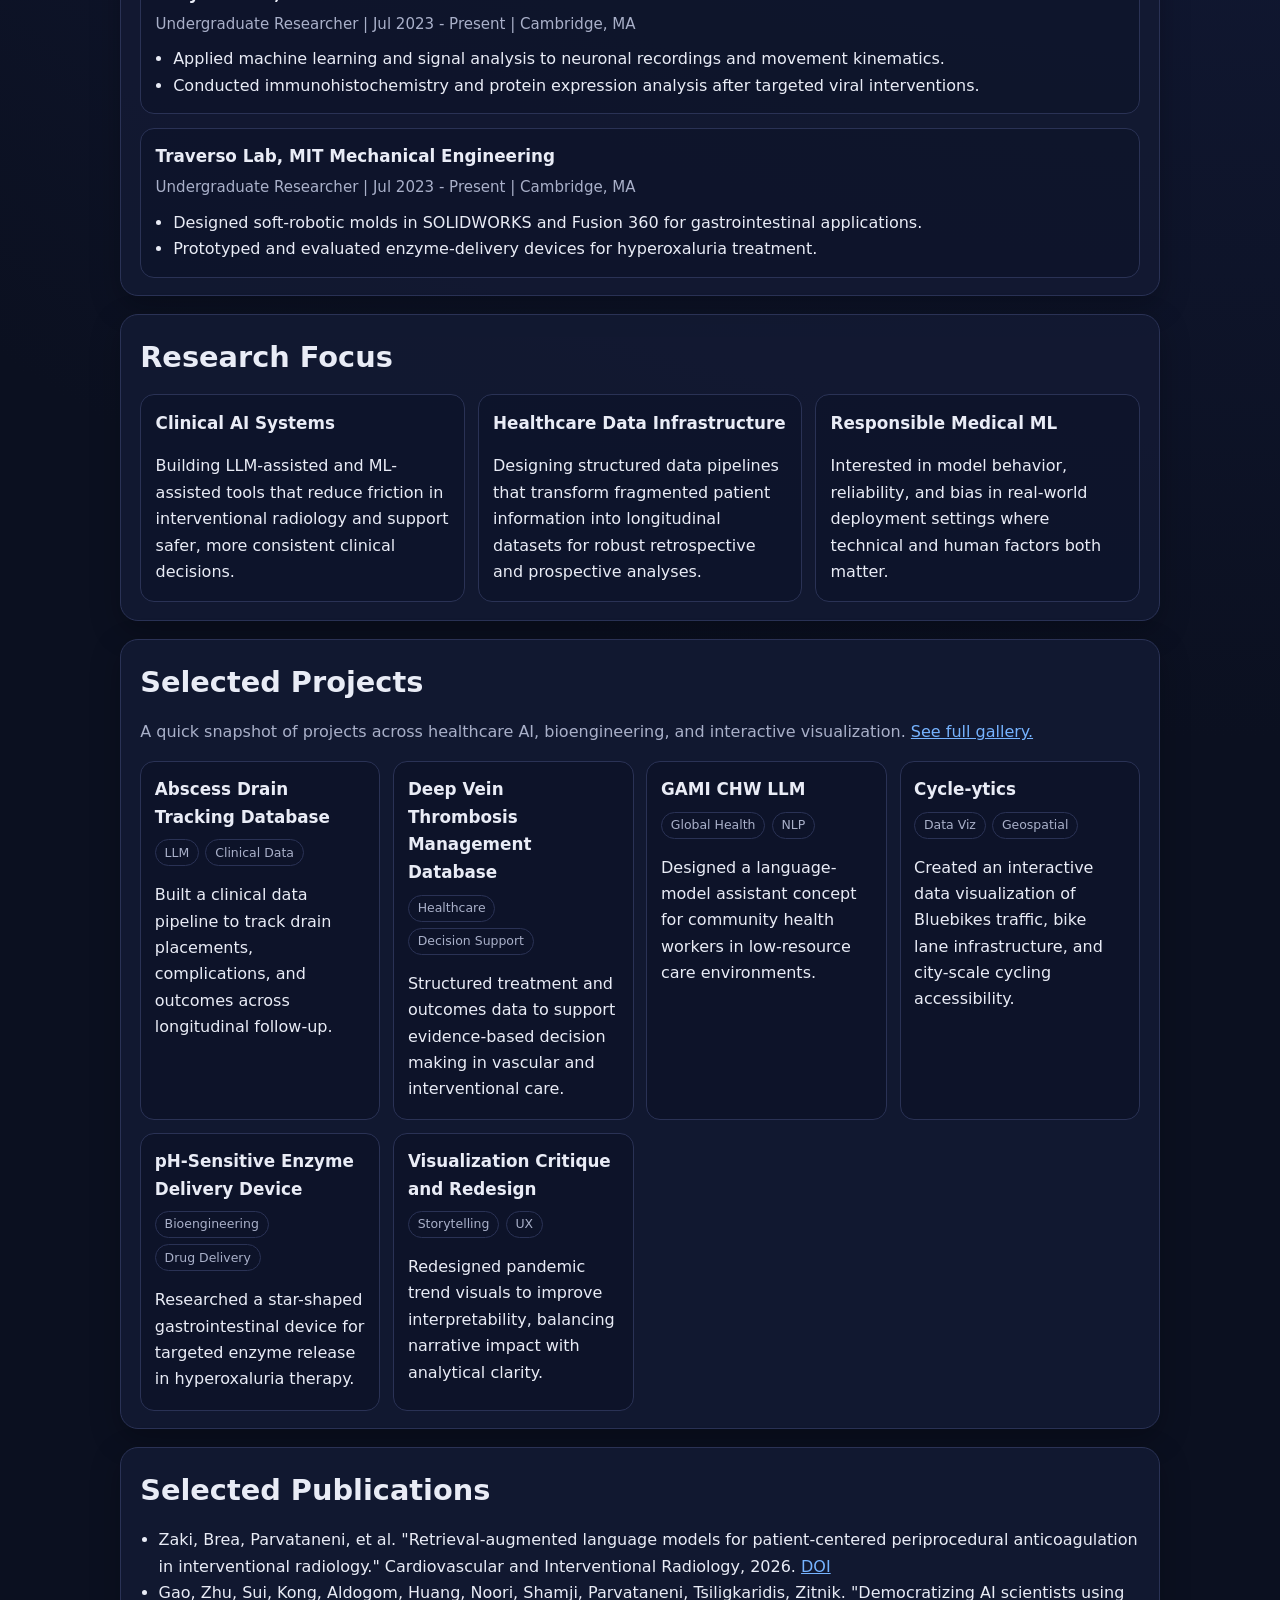
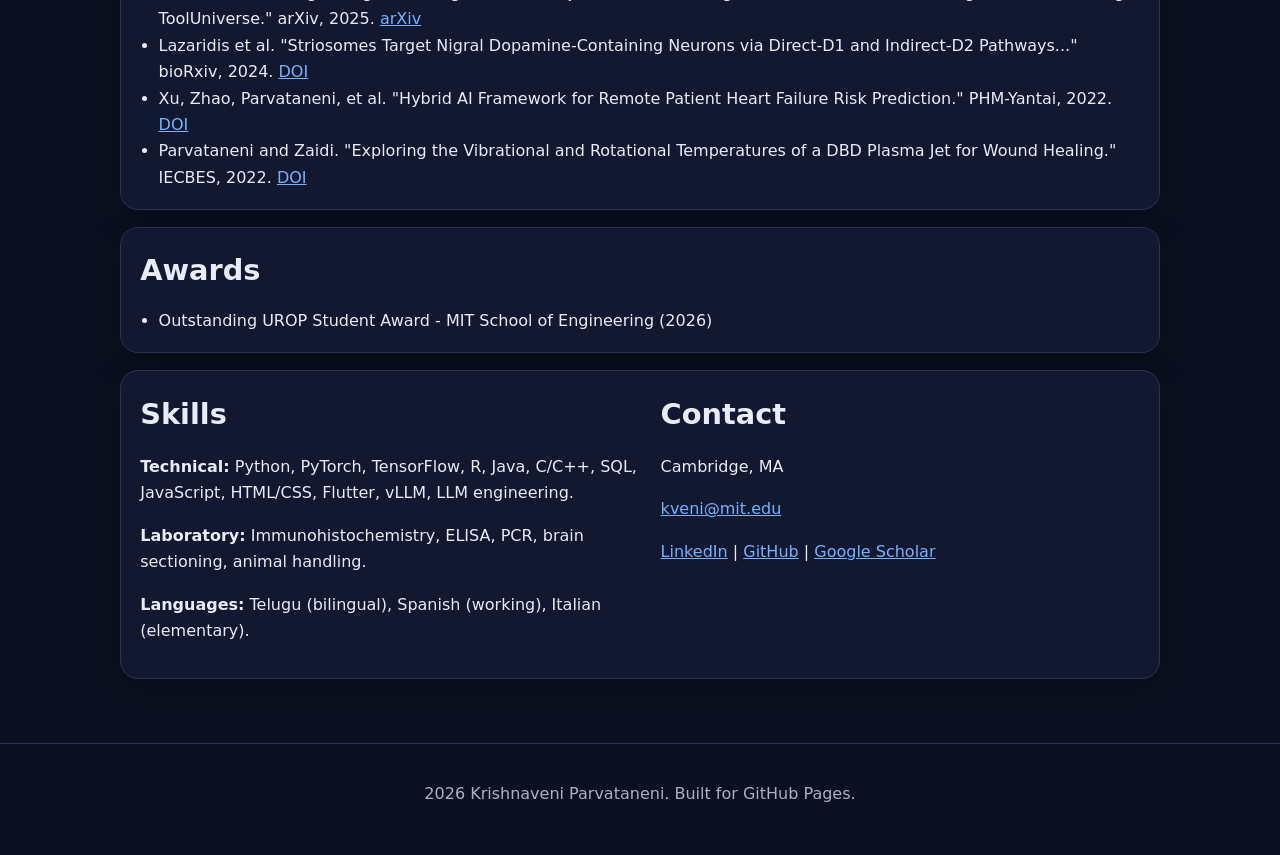
==== commit c2d66955: "Update portfolio using Krishna and NYU resumes. Replace downloadable resume assets, update resume li" ====
--- a/index.html
+++ b/index.html
@@ -93,8 +93,14 @@
               >LinkedIn</a
             >
             <a class="button ghost" href="mailto:kveni@mit.edu">Email Me</a>
-            <a class="button ghost" href="./assets/resume.pdf" target="_blank"
-              >Resume PDF</a
+            <a
+              class="button ghost"
+              href="./assets/resume-krishna.pdf"
+              target="_blank"
+              >Resume (Krishna)</a
+            >
+            <a class="button ghost" href="./assets/resume-nyu.pdf" target="_blank"
+              >Resume (NYU)</a
             >
           </div>
         </div>
@@ -133,6 +139,11 @@
           extraction pipelines to predictive risk models.
         </p>
         <p>
+          I completed my B.S. in Artificial Intelligence and Decision-Making at
+          MIT and am pursuing an M.Eng. in Computer Science (Bio-EECS
+          concentration), with a focus on deployable healthcare AI systems.
+        </p>
+        <p>
           I am especially interested in translational projects where thoughtful
           modeling, careful data engineering, and clinician collaboration can
           improve care quality and accessibility in high-stakes environments.
@@ -143,20 +154,42 @@
         <h2>Experience Highlights</h2>
         <div class="timeline">
           <article class="timeline-item">
+            <h3>Intuitive Surgical</h3>
+            <p class="meta">Data Engineering Intern | Jun 2026 - Present | Sunnyvale, CA</p>
+            <ul>
+              <li>
+                Architected a retrieval-augmented analytics pipeline that turns
+                procedural data and physician queries into auto-generated visual
+                explanations and reports.
+              </li>
+              <li>
+                Built Infrastructure-as-Code with Terraform across AWS,
+                Databricks, and Artifactory for reproducible, scalable
+                deployment.
+              </li>
+              <li>
+                Developed analytics frameworks to measure product utility and
+                adoption for AI-enabled healthcare workflows.
+              </li>
+            </ul>
+          </article>
+
+          <article class="timeline-item">
             <h3>Precision in Medical Imaging Lab, MGH</h3>
             <p class="meta">Researcher | Dec 2023 - Present | Boston, MA</p>
             <ul>
               <li>
-                Built LLM-powered systems (Qwen, LLaMA, Mixtral) to automate
-                clinical workflows for interventional radiology.
-              </li>
-              <li>
-                Developed machine learning models for predicting 30-day
-                rehospitalization in hemodialysis patient cohorts.
-              </li>
-              <li>
-                Created structured DVT case databases to support more reliable
-                clinical decision support and research.
+                Built LLM-powered clinical decision-support pipelines (Qwen,
+                LLaMA, Mixtral) for abscess drain, DVT, and VTE management from
+                unstructured radiology reports.
+              </li>
+              <li>
+                Designed ML risk models for post-procedural outcomes in
+                hemodialysis populations, including explainability analysis.
+              </li>
+              <li>
+                Scaled inference workflows over ~2,000 interventional radiology
+                reports to build structured longitudinal patient databases.
               </li>
             </ul>
           </article>
@@ -303,6 +336,29 @@
         <h2>Selected Publications</h2>
         <ul class="publication-list">
           <li>
+            Zaki, Brea, Parvataneni, et al. "Retrieval-augmented language
+            models for patient-centered periprocedural anticoagulation in
+            interventional radiology." Cardiovascular and Interventional
+            Radiology, 2026.
+            <a
+              href="https://doi.org/10.1007/s00270-026-04428-0"
+              target="_blank"
+              rel="noreferrer"
+              >DOI</a
+            >
+          </li>
+          <li>
+            Gao, Zhu, Sui, Kong, Aldogom, Huang, Noori, Shamji, Parvataneni,
+            Tsiligkaridis, Zitnik. "Democratizing AI scientists using
+            ToolUniverse." arXiv, 2025.
+            <a
+              href="https://arxiv.org/abs/2509.23426"
+              target="_blank"
+              rel="noreferrer"
+              >arXiv</a
+            >
+          </li>
+          <li>
             Lazaridis et al. "Striosomes Target Nigral Dopamine-Containing
             Neurons via Direct-D1 and Indirect-D2 Pathways..." bioRxiv, 2024.
             <a
@@ -331,6 +387,15 @@
               rel="noreferrer"
               >DOI</a
             >
+          </li>
+        </ul>
+      </section>
+
+      <section class="panel reveal">
+        <h2>Awards</h2>
+        <ul class="publication-list">
+          <li>
+            Outstanding UROP Student Award - MIT School of Engineering (2026)
           </li>
         </ul>
       </section>
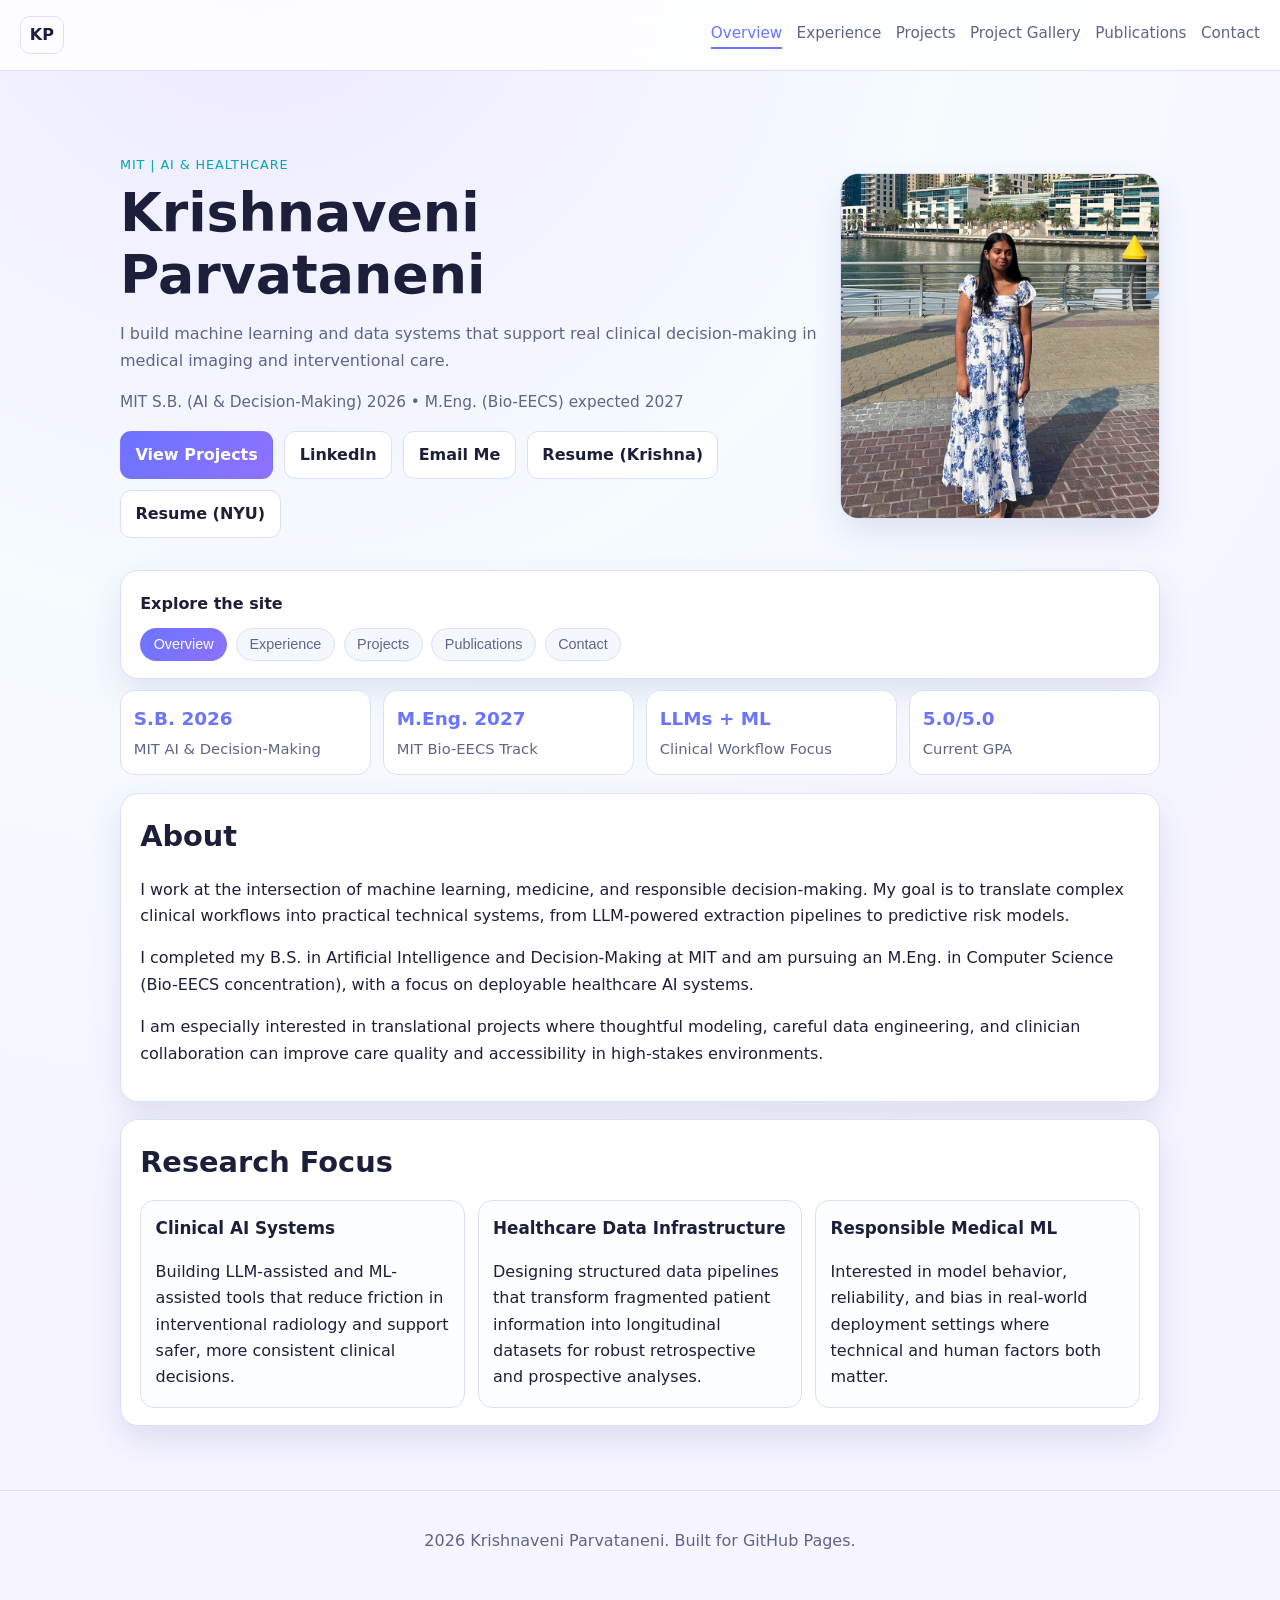
==== commit f806138f: "Redesign portfolio with interactive navigation and new palette. Update graduation timeline (S.B. 202" ====
--- a/index.html
+++ b/index.html
@@ -63,7 +63,7 @@
     <header class="site-header">
       <a class="brand" href="#top">KP</a>
       <nav class="main-nav" aria-label="Main">
-        <a href="#about">About</a>
+        <a href="#about">Overview</a>
         <a href="#experience">Experience</a>
         <a href="#projects">Projects</a>
         <a href="./projects.html">Project Gallery</a>
@@ -78,10 +78,12 @@
           <p class="eyebrow">MIT | AI & Healthcare</p>
           <h1>Krishnaveni Parvataneni</h1>
           <p class="lead">
-            I am an MIT undergraduate in Artificial Intelligence and
-            Decision-Making, currently building machine learning and data
-            systems that support real clinical decision-making in medical
-            imaging and interventional care.
+            I build machine learning and data systems that support real clinical
+            decision-making in medical imaging and interventional care.
+          </p>
+          <p class="grad-line">
+            MIT S.B. (AI & Decision-Making) 2026 • M.Eng. (Bio-EECS) expected
+            2027
           </p>
           <div class="hero-actions">
             <a class="button primary" href="#projects">View Projects</a>
@@ -111,14 +113,25 @@
         />
       </section>
 
-      <section class="stats-grid reveal" aria-label="Highlights">
+      <section class="panel reveal explorer">
+        <p class="explorer-title">Explore the site</p>
+        <div class="explorer-controls" role="tablist" aria-label="Profile sections">
+          <button class="explore-button active" data-view-button="overview" role="tab" aria-selected="true">Overview</button>
+          <button class="explore-button" data-view-button="experience" role="tab" aria-selected="false">Experience</button>
+          <button class="explore-button" data-view-button="projects" role="tab" aria-selected="false">Projects</button>
+          <button class="explore-button" data-view-button="publications" role="tab" aria-selected="false">Publications</button>
+          <button class="explore-button" data-view-button="contact" role="tab" aria-selected="false">Contact</button>
+        </div>
+      </section>
+
+      <section class="stats-grid reveal explore-section" data-view="overview" aria-label="Highlights">
         <article class="stat">
-          <p class="stat-number">2027</p>
-          <p class="stat-label">Expected MIT Graduation</p>
+          <p class="stat-number">S.B. 2026</p>
+          <p class="stat-label">MIT AI & Decision-Making</p>
         </article>
         <article class="stat">
-          <p class="stat-number">3+</p>
-          <p class="stat-label">Concurrent Research Labs</p>
+          <p class="stat-number">M.Eng. 2027</p>
+          <p class="stat-label">MIT Bio-EECS Track</p>
         </article>
         <article class="stat">
           <p class="stat-number">LLMs + ML</p>
@@ -130,7 +143,7 @@
         </article>
       </section>
 
-      <section id="about" class="panel reveal">
+      <section id="about" class="panel reveal explore-section" data-view="overview">
         <h2>About</h2>
         <p>
           I work at the intersection of machine learning, medicine, and
@@ -150,7 +163,7 @@
         </p>
       </section>
 
-      <section id="experience" class="panel reveal">
+      <section id="experience" class="panel reveal explore-section" data-view="experience">
         <h2>Experience Highlights</h2>
         <div class="timeline">
           <article class="timeline-item">
@@ -230,7 +243,7 @@
         </div>
       </section>
 
-      <section class="panel reveal">
+      <section class="panel reveal explore-section" data-view="overview">
         <h2>Research Focus</h2>
         <div class="focus-grid">
           <article class="focus-item">
@@ -259,7 +272,7 @@
         </div>
       </section>
 
-      <section id="projects" class="panel reveal">
+      <section id="projects" class="panel reveal explore-section" data-view="projects">
         <h2>Selected Projects</h2>
         <p class="section-intro">
           A quick snapshot of projects across healthcare AI, bioengineering, and
@@ -276,6 +289,11 @@
               Built a clinical data pipeline to track drain placements,
               complications, and outcomes across longitudinal follow-up.
             </p>
+            <button class="project-toggle" type="button">Show impact</button>
+            <p class="project-detail">
+              Created longitudinal datasets used to surface follow-up risk
+              signals and simplify physician review of complex cases.
+            </p>
           </article>
           <article class="card">
             <h3>Deep Vein Thrombosis Management Database</h3>
@@ -287,6 +305,11 @@
               Structured treatment and outcomes data to support evidence-based
               decision making in vascular and interventional care.
             </p>
+            <button class="project-toggle" type="button">Show impact</button>
+            <p class="project-detail">
+              Reduced chart-fragmentation by consolidating key clinical events
+              into a queryable, research-ready framework.
+            </p>
           </article>
           <article class="card">
             <h3>GAMI CHW LLM</h3>
@@ -297,6 +320,11 @@
               Designed a language-model assistant concept for community health
               workers in low-resource care environments.
             </p>
+            <button class="project-toggle" type="button">Show impact</button>
+            <p class="project-detail">
+              Emphasized practical guidance and documentation support in
+              settings with limited specialist access.
+            </p>
           </article>
           <article class="card">
             <h3>Cycle-ytics</h3>
@@ -307,6 +335,11 @@
               Created an interactive data visualization of Bluebikes traffic,
               bike lane infrastructure, and city-scale cycling accessibility.
             </p>
+            <button class="project-toggle" type="button">Show impact</button>
+            <p class="project-detail">
+              Highlighted infrastructure gaps and accessibility differences
+              across neighborhoods through map-based storytelling.
+            </p>
           </article>
           <article class="card">
             <h3>pH-Sensitive Enzyme Delivery Device</h3>
@@ -318,6 +351,11 @@
               Researched a star-shaped gastrointestinal device for targeted
               enzyme release in hyperoxaluria therapy.
             </p>
+            <button class="project-toggle" type="button">Show impact</button>
+            <p class="project-detail">
+              Combined device design and assay validation to evaluate
+              translational feasibility of enzyme delivery.
+            </p>
           </article>
           <article class="card">
             <h3>Visualization Critique and Redesign</h3>
@@ -328,11 +366,16 @@
               Redesigned pandemic trend visuals to improve interpretability,
               balancing narrative impact with analytical clarity.
             </p>
-          </article>
-        </div>
-      </section>
-
-      <section id="publications" class="panel reveal">
+            <button class="project-toggle" type="button">Show impact</button>
+            <p class="project-detail">
+              Demonstrated how design choices can either clarify data truth or
+              unintentionally distort interpretation.
+            </p>
+          </article>
+        </div>
+      </section>
+
+      <section id="publications" class="panel reveal explore-section" data-view="publications">
         <h2>Selected Publications</h2>
         <ul class="publication-list">
           <li>
@@ -391,7 +434,7 @@
         </ul>
       </section>
 
-      <section class="panel reveal">
+      <section class="panel reveal explore-section" data-view="publications">
         <h2>Awards</h2>
         <ul class="publication-list">
           <li>
@@ -400,7 +443,7 @@
         </ul>
       </section>
 
-      <section class="panel split reveal">
+      <section id="contact" class="panel split reveal explore-section" data-view="contact">
         <div>
           <h2>Skills</h2>
           <p>
@@ -416,7 +459,7 @@
             Italian (elementary).
           </p>
         </div>
-        <div id="contact">
+        <div>
           <h2>Contact</h2>
           <p>Cambridge, MA</p>
           <p><a href="mailto:kveni@mit.edu">kveni@mit.edu</a></p>
--- a/styles.css
+++ b/styles.css
@@ -1,12 +1,12 @@
 :root {
-  --bg: #0b1020;
-  --panel: #131a33;
-  --text: #e9ecf6;
-  --muted: #a9b0c9;
-  --accent: #76b3ff;
-  --accent-2: #b58cff;
-  --border: #2a3255;
-  --shadow: 0 10px 30px rgba(0, 0, 0, 0.25);
+  --bg: #f5f4ff;
+  --panel: #ffffff;
+  --text: #1d1f3a;
+  --muted: #5f6489;
+  --accent: #6a74ff;
+  --accent-2: #00a6b2;
+  --border: #dddff7;
+  --shadow: 0 14px 32px rgba(54, 63, 139, 0.12);
 }
 
 * {
@@ -22,7 +22,7 @@
   font-family: Inter, ui-sans-serif, system-ui, -apple-system, Segoe UI, Roboto,
     Helvetica, Arial, sans-serif;
   color: var(--text);
-  background: radial-gradient(circle at top right, #1a2450, var(--bg) 55%);
+  background: radial-gradient(circle at 20% -5%, #ece8ff, #f6fbff 35%, var(--bg) 70%);
   line-height: 1.65;
 }
 
@@ -38,7 +38,7 @@
   align-items: center;
   justify-content: space-between;
   padding: 1rem 1.25rem;
-  background: rgba(8, 12, 25, 0.85);
+  background: rgba(255, 255, 255, 0.84);
   border-bottom: 1px solid var(--border);
   backdrop-filter: blur(12px);
 }
@@ -71,7 +71,7 @@
 }
 
 .main-nav a.active {
-  color: var(--text);
+  color: var(--accent);
   border-color: var(--accent);
 }
 
@@ -95,6 +95,12 @@
   text-transform: uppercase;
   font-size: 0.8rem;
   margin: 0;
+}
+
+.grad-line {
+  margin-top: -0.4rem;
+  color: var(--muted);
+  font-size: 0.96rem;
 }
 
 h1 {
@@ -146,18 +152,18 @@
 }
 
 .button.primary {
-  color: #071124;
-  background: linear-gradient(135deg, var(--accent), #9ac6ff);
+  color: #ffffff;
+  background: linear-gradient(135deg, var(--accent), #8f71ff);
   border-color: transparent;
 }
 
 .button.ghost {
   color: var(--text);
-  background: rgba(255, 255, 255, 0.02);
+  background: #ffffff;
 }
 
 .panel {
-  background: rgba(19, 26, 51, 0.88);
+  background: var(--panel);
   border: 1px solid var(--border);
   border-radius: 18px;
   padding: 1.2rem 1.2rem 1.1rem;
@@ -165,6 +171,55 @@
   box-shadow: var(--shadow);
 }
 
+.explorer {
+  margin-top: 0.2rem;
+}
+
+.explorer-title {
+  margin: 0 0 0.7rem;
+  font-weight: 600;
+}
+
+.explorer-controls {
+  display: flex;
+  flex-wrap: wrap;
+  gap: 0.55rem;
+}
+
+.explore-button {
+  border: 1px solid var(--border);
+  background: #f5f7ff;
+  color: var(--muted);
+  padding: 0.45rem 0.78rem;
+  border-radius: 999px;
+  cursor: pointer;
+  font-size: 0.9rem;
+  transition: all 0.2s ease;
+}
+
+.explore-button:hover {
+  color: var(--accent);
+  border-color: #cfd4ff;
+}
+
+.explore-button.active {
+  background: linear-gradient(135deg, var(--accent), #8f71ff);
+  border-color: transparent;
+  color: #fff;
+}
+
+.js-enabled .explore-section {
+  display: none;
+}
+
+.js-enabled .explore-section.active {
+  display: block;
+}
+
+.js-enabled .explore-section.stats-grid.active {
+  display: grid;
+}
+
 .section-intro {
   margin-top: 0;
   color: var(--muted);
@@ -181,14 +236,14 @@
   border: 1px solid var(--border);
   border-radius: 14px;
   padding: 0.8rem;
-  background: rgba(9, 15, 35, 0.45);
+  background: #ffffff;
 }
 
 .stat-number {
   margin: 0;
   font-size: 1.15rem;
   font-weight: 700;
-  color: #d8e6ff;
+  color: var(--accent);
 }
 
 .stat-label {
@@ -212,7 +267,7 @@
   border: 1px solid var(--border);
   border-radius: 14px;
   padding: 0.9rem;
-  background: rgba(9, 15, 35, 0.4);
+  background: #fcfdff;
 }
 
 .focus-item p {
@@ -223,7 +278,12 @@
   border: 1px solid var(--border);
   border-radius: 14px;
   padding: 0.9rem;
-  background: rgba(9, 15, 35, 0.4);
+  background: #fcfdff;
+  cursor: pointer;
+}
+
+.timeline-item.collapsed ul {
+  display: none;
 }
 
 .timeline-item ul {
@@ -247,7 +307,7 @@
   border: 1px solid var(--border);
   border-radius: 14px;
   padding: 0.85rem;
-  background: rgba(9, 15, 35, 0.45);
+  background: #fcfdff;
 }
 
 .card p {
@@ -267,6 +327,27 @@
   padding: 0.13rem 0.55rem;
   font-size: 0.78rem;
   color: var(--muted);
+}
+
+.project-toggle {
+  margin-top: 0.4rem;
+  border: 1px solid #cfd4ff;
+  background: #eef0ff;
+  color: #333f8f;
+  border-radius: 8px;
+  padding: 0.3rem 0.6rem;
+  cursor: pointer;
+  font-size: 0.82rem;
+}
+
+.project-detail {
+  display: none;
+  margin-top: 0.5rem;
+  color: #3f4470;
+}
+
+.project-detail.open {
+  display: block;
 }
 
 .publication-list {
@@ -304,11 +385,46 @@
   gap: 0.95rem;
 }
 
+.project-filters {
+  display: flex;
+  flex-wrap: wrap;
+  gap: 0.5rem;
+  margin-bottom: 0.85rem;
+}
+
+.filter-chip {
+  border: 1px solid var(--border);
+  background: #f5f7ff;
+  color: var(--muted);
+  border-radius: 999px;
+  padding: 0.32rem 0.64rem;
+  cursor: pointer;
+}
+
+.filter-chip.active {
+  background: linear-gradient(135deg, var(--accent), #8f71ff);
+  color: #fff;
+  border-color: transparent;
+}
+
+.project-search {
+  border: 1px solid var(--border);
+  border-radius: 10px;
+  padding: 0.36rem 0.56rem;
+  min-width: 210px;
+  color: var(--text);
+  background: #fff;
+}
+
 .gallery-card {
   border: 1px solid var(--border);
   border-radius: 16px;
   overflow: hidden;
-  background: rgba(9, 15, 35, 0.45);
+  background: #fcfdff;
+}
+
+.gallery-card.hidden {
+  display: none;
 }
 
 .gallery-card img {
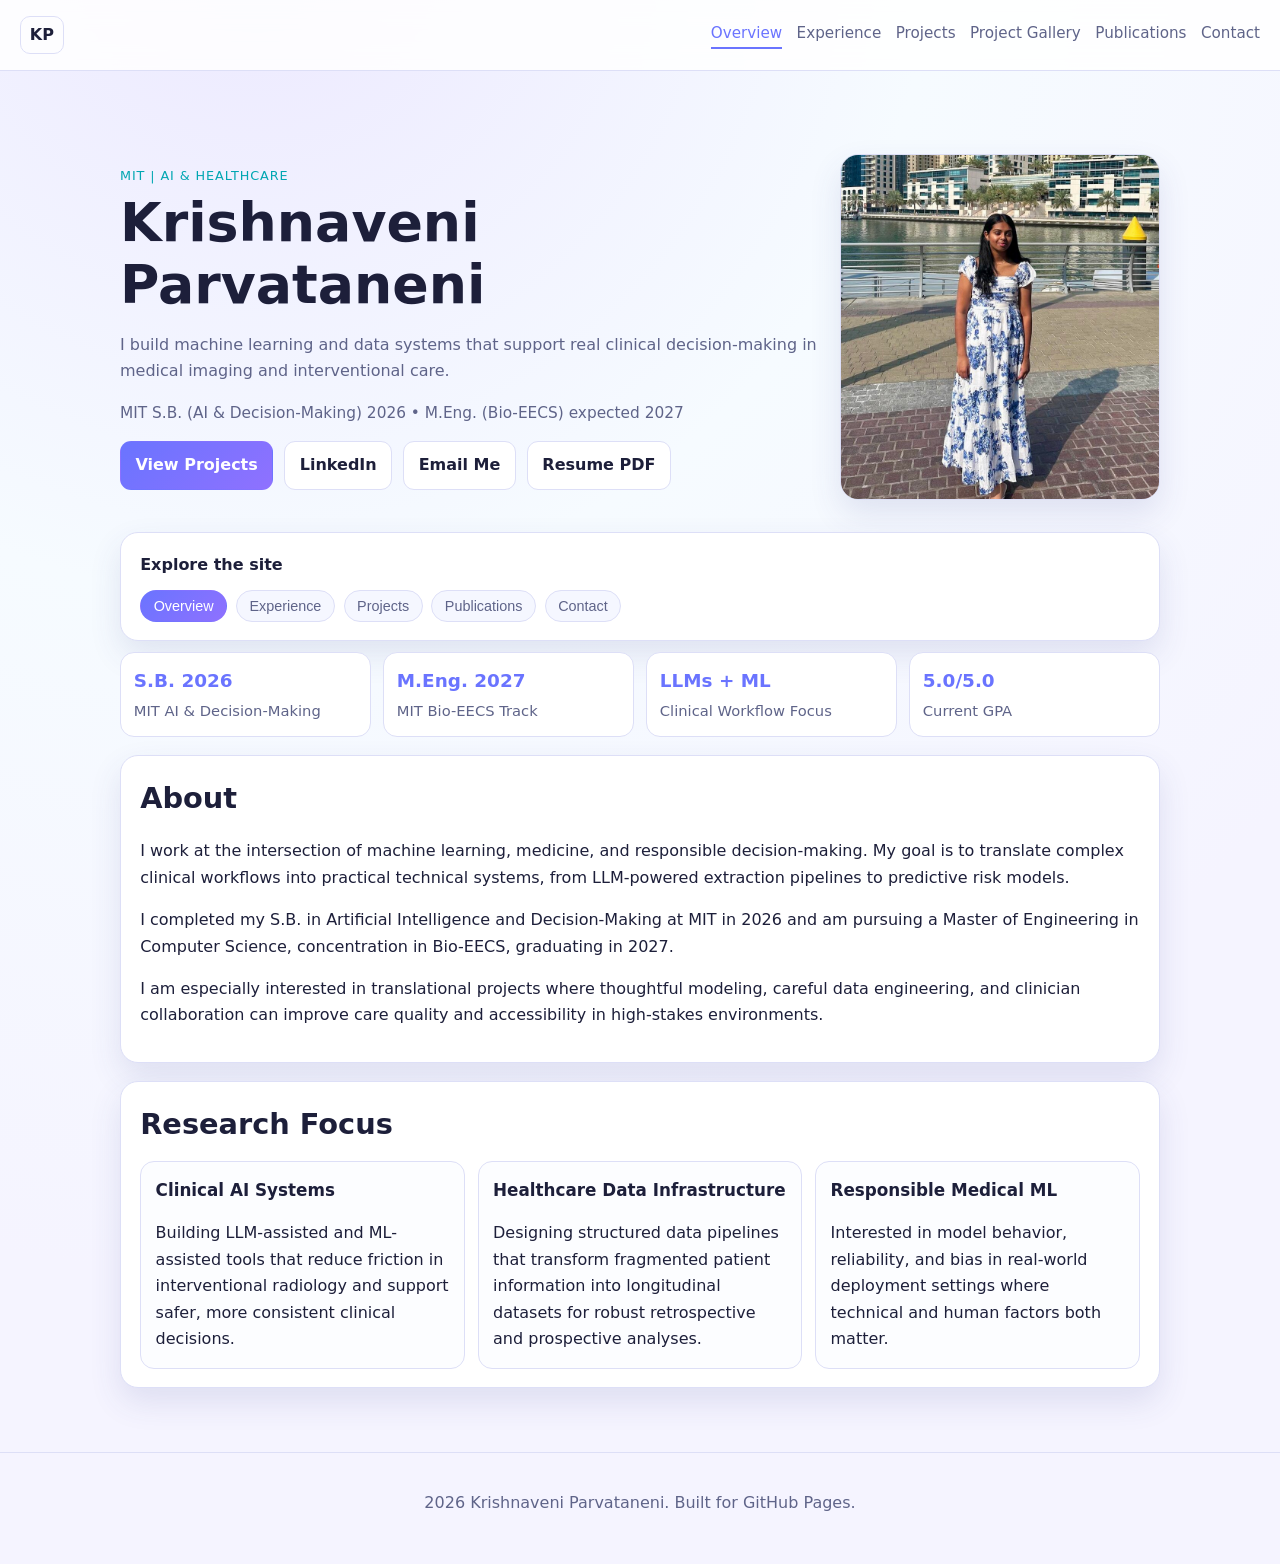
==== commit 856e5a83: "Use only Krishna resume link and NYU publication content. Keep the downloadable resume set to resume" ====
--- a/index.html
+++ b/index.html
@@ -95,14 +95,8 @@
               >LinkedIn</a
             >
             <a class="button ghost" href="mailto:kveni@mit.edu">Email Me</a>
-            <a
-              class="button ghost"
-              href="./assets/resume-krishna.pdf"
-              target="_blank"
-              >Resume (Krishna)</a
-            >
-            <a class="button ghost" href="./assets/resume-nyu.pdf" target="_blank"
-              >Resume (NYU)</a
+            <a class="button ghost" href="./assets/resume-krishna.pdf" target="_blank"
+              >Resume PDF</a
             >
           </div>
         </div>
@@ -152,9 +146,9 @@
           extraction pipelines to predictive risk models.
         </p>
         <p>
-          I completed my B.S. in Artificial Intelligence and Decision-Making at
-          MIT and am pursuing an M.Eng. in Computer Science (Bio-EECS
-          concentration), with a focus on deployable healthcare AI systems.
+          I completed my S.B. in Artificial Intelligence and Decision-Making at
+          MIT in 2026 and am pursuing a Master of Engineering in Computer
+          Science, concentration in Bio-EECS, graduating in 2027.
         </p>
         <p>
           I am especially interested in translational projects where thoughtful
@@ -379,10 +373,25 @@
         <h2>Selected Publications</h2>
         <ul class="publication-list">
           <li>
-            Zaki, Brea, Parvataneni, et al. "Retrieval-augmented language
-            models for patient-centered periprocedural anticoagulation in
-            interventional radiology." Cardiovascular and Interventional
-            Radiology, 2026.
+            Parvataneni, Dorfner, Bridge, Foltz, Alhamami, Daye. "Open-Weight
+            LLMs for Clinically Actionable DVT Extraction From Venous Duplex
+            Ultrasound Reports." Under Review, 2026.
+          </li>
+          <li>
+            Parvataneni, Dorfner, Preziosi, Sutphin, Foltz, Alhamami, Bridge,
+            Daye. "Agentic Large Language Models for Patient-Centered Drain
+            Management in Interventional Radiology." Under Review, 2026.
+          </li>
+          <li>
+            Parvataneni, Schramm, Cui, Bridge, Daye. "AI-Enabled Risk
+            Prediction for Sepsis in Hemodialysis Patients Undergoing IR
+            Interventions." In preparation, 2026.
+          </li>
+          <li>
+            Zaki, Brea, Parvataneni, Saab, Bridge, Tripathi, Daye.
+            "Retrieval-augmented language models for patient-centered
+            periprocedural anticoagulation in interventional radiology."
+            Cardiovascular and Interventional Radiology, 2026.
             <a
               href="https://doi.org/10.1007/s00270-026-04428-0"
               target="_blank"
@@ -402,30 +411,13 @@
             >
           </li>
           <li>
-            Lazaridis et al. "Striosomes Target Nigral Dopamine-Containing
-            Neurons via Direct-D1 and Indirect-D2 Pathways..." bioRxiv, 2024.
-            <a
-              href="https://doi.org/10.1101/2024.06.01.596922"
-              target="_blank"
-              rel="noreferrer"
-              >DOI</a
-            >
-          </li>
-          <li>
-            Xu, Zhao, Parvataneni, et al. "Hybrid AI Framework for Remote
-            Patient Heart Failure Risk Prediction." PHM-Yantai, 2022.
-            <a
-              href="https://doi.org/10.1109/PHM-Yantai55411.2022.9941764"
-              target="_blank"
-              rel="noreferrer"
-              >DOI</a
-            >
-          </li>
-          <li>
-            Parvataneni and Zaidi. "Exploring the Vibrational and Rotational
-            Temperatures of a DBD Plasma Jet for Wound Healing." IECBES, 2022.
-            <a
-              href="https://doi.org/10.1109/IECBES54088.2022.10079657"
+            Lazaridis, Crittenden, Ahn, Hirokane, Wickersham, Yoshida, Mahar,
+            Skara, Loftus, Parvataneni, Meletis, Ting, Hueske, Matsushima,
+            Graybiel. "Striosomes control dopamine via dual pathways
+            paralleling canonical basal ganglia circuits." Current Biology,
+            2024.
+            <a
+              href="https://doi.org/10.1016/j.cub.2024.09.070"
               target="_blank"
               rel="noreferrer"
               >DOI</a
@@ -438,7 +430,8 @@
         <h2>Awards</h2>
         <ul class="publication-list">
           <li>
-            Outstanding UROP Student Award - MIT School of Engineering (2026)
+            Outstanding UROP Student Award • MIT School of Engineering (May
+            2026)
           </li>
         </ul>
       </section>
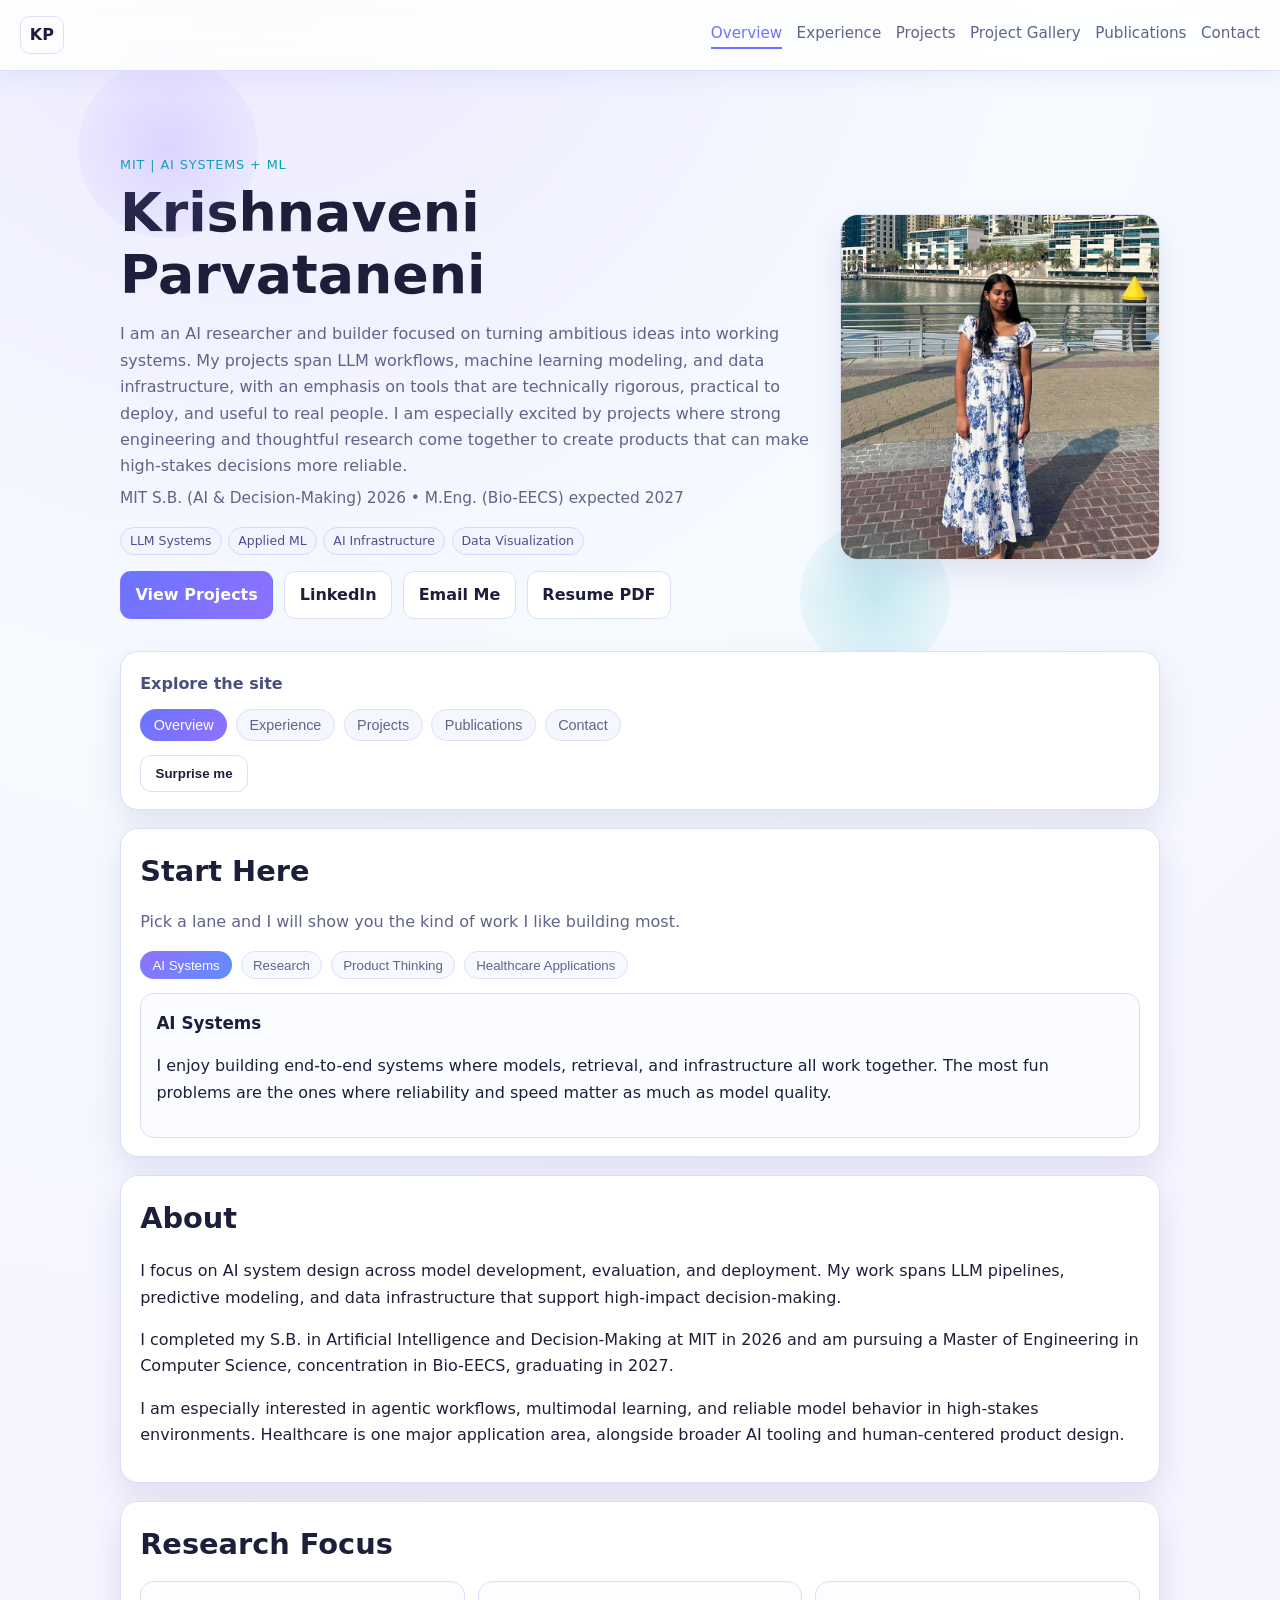
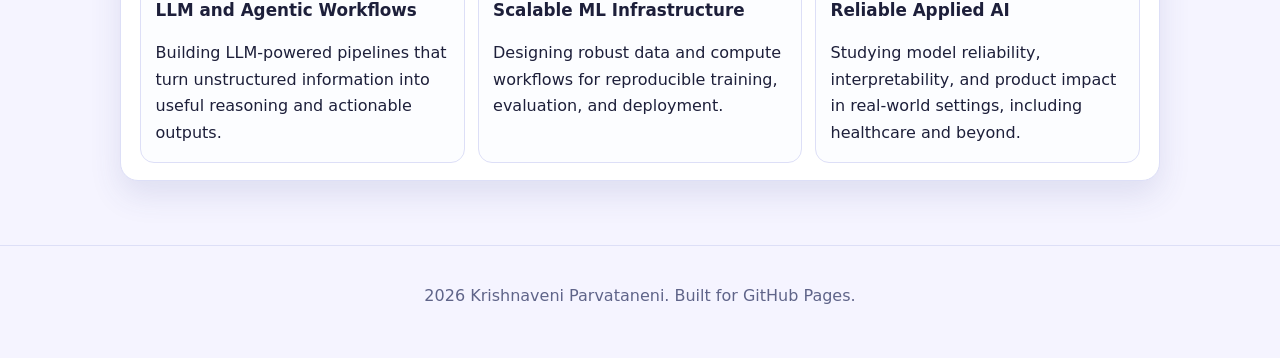
==== commit 851bed9f: "Replace static stats with interactive spotlight experience. Shift copy to an AI-first framing, add a" ====
--- a/index.html
+++ b/index.html
@@ -7,14 +7,14 @@
     <meta name="author" content="Krishnaveni Parvataneni" />
     <meta
       name="description"
-      content="Krishnaveni Parvataneni is an MIT undergraduate in AI and Decision-Making building machine learning, data infrastructure, and clinical AI systems for healthcare innovation."
+      content="Krishnaveni Parvataneni is an MIT AI researcher and engineer building machine learning systems, LLM workflows, and data infrastructure for real-world applications."
     />
     <link rel="canonical" href="https://kveni12.github.io/krishnaveni-parvataneni/" />
     <meta property="og:type" content="website" />
-    <meta property="og:title" content="Krishnaveni Parvataneni | AI + Healthcare" />
+    <meta property="og:title" content="Krishnaveni Parvataneni | AI Systems" />
     <meta
       property="og:description"
-      content="MIT undergraduate focused on machine learning, medical imaging, and healthcare data systems."
+      content="MIT AI researcher and engineer focused on machine learning systems, LLM workflows, and applied AI."
     />
     <meta
       property="og:url"
@@ -27,11 +27,11 @@
     <meta name="twitter:card" content="summary_large_image" />
     <meta
       name="twitter:title"
-      content="Krishnaveni Parvataneni | AI + Healthcare"
+      content="Krishnaveni Parvataneni | AI Systems"
     />
     <meta
       name="twitter:description"
-      content="MIT undergraduate focused on machine learning, medical imaging, and healthcare data systems."
+      content="MIT AI researcher and engineer focused on machine learning systems, LLM workflows, and applied AI."
     />
     <meta
       name="twitter:image"
@@ -75,16 +75,27 @@
     <main id="top">
       <section class="hero reveal">
         <div>
-          <p class="eyebrow">MIT | AI & Healthcare</p>
+          <p class="eyebrow">MIT | AI Systems + ML</p>
           <h1>Krishnaveni Parvataneni</h1>
           <p class="lead">
-            I build machine learning and data systems that support real clinical
-            decision-making in medical imaging and interventional care.
+            I am an AI researcher and builder focused on turning ambitious ideas
+            into working systems. My projects span LLM workflows, machine
+            learning modeling, and data infrastructure, with an emphasis on
+            tools that are technically rigorous, practical to deploy, and
+            useful to real people. I am especially excited by projects where
+            strong engineering and thoughtful research come together to create
+            products that can make high-stakes decisions more reliable.
           </p>
           <p class="grad-line">
             MIT S.B. (AI & Decision-Making) 2026 • M.Eng. (Bio-EECS) expected
             2027
           </p>
+          <div class="hero-badges">
+            <span class="hero-badge">LLM Systems</span>
+            <span class="hero-badge">Applied ML</span>
+            <span class="hero-badge">AI Infrastructure</span>
+            <span class="hero-badge">Data Visualization</span>
+          </div>
           <div class="hero-actions">
             <a class="button primary" href="#projects">View Projects</a>
             <a
@@ -116,34 +127,71 @@
           <button class="explore-button" data-view-button="publications" role="tab" aria-selected="false">Publications</button>
           <button class="explore-button" data-view-button="contact" role="tab" aria-selected="false">Contact</button>
         </div>
-      </section>
-
-      <section class="stats-grid reveal explore-section" data-view="overview" aria-label="Highlights">
-        <article class="stat">
-          <p class="stat-number">S.B. 2026</p>
-          <p class="stat-label">MIT AI & Decision-Making</p>
-        </article>
-        <article class="stat">
-          <p class="stat-number">M.Eng. 2027</p>
-          <p class="stat-label">MIT Bio-EECS Track</p>
-        </article>
-        <article class="stat">
-          <p class="stat-number">LLMs + ML</p>
-          <p class="stat-label">Clinical Workflow Focus</p>
-        </article>
-        <article class="stat">
-          <p class="stat-number">5.0/5.0</p>
-          <p class="stat-label">Current GPA</p>
-        </article>
+        <button id="surprise-view" class="button ghost surprise-button" type="button">
+          Surprise me
+        </button>
+      </section>
+
+      <section class="panel reveal interactive-spotlight explore-section" data-view="overview">
+        <h2>Start Here</h2>
+        <p class="section-intro">
+          Pick a lane and I will show you the kind of work I like building most.
+        </p>
+        <div class="spotlight-controls">
+          <button class="spotlight-chip active" data-spotlight-button="systems" type="button">
+            AI Systems
+          </button>
+          <button class="spotlight-chip" data-spotlight-button="research" type="button">
+            Research
+          </button>
+          <button class="spotlight-chip" data-spotlight-button="product" type="button">
+            Product Thinking
+          </button>
+          <button class="spotlight-chip" data-spotlight-button="healthcare" type="button">
+            Healthcare Applications
+          </button>
+        </div>
+
+        <div class="spotlight-pane active" data-spotlight-pane="systems">
+          <h3>AI Systems</h3>
+          <p>
+            I enjoy building end-to-end systems where models, retrieval, and
+            infrastructure all work together. The most fun problems are the ones
+            where reliability and speed matter as much as model quality.
+          </p>
+        </div>
+        <div class="spotlight-pane" data-spotlight-pane="research">
+          <h3>Research</h3>
+          <p>
+            My research style is practical and iterative: define the real-world
+            decision, build a clean pipeline, stress-test the model, and make
+            sure the result is interpretable enough to trust.
+          </p>
+        </div>
+        <div class="spotlight-pane" data-spotlight-pane="product">
+          <h3>Product Thinking</h3>
+          <p>
+            I care about whether people can actually use what gets built. That
+            means clear interfaces, measurable utility, and thoughtful
+            integration into existing workflows.
+          </p>
+        </div>
+        <div class="spotlight-pane" data-spotlight-pane="healthcare">
+          <h3>Healthcare Applications</h3>
+          <p>
+            Healthcare is a major application area for me, but I approach it
+            through an AI-systems lens: robust extraction, useful prediction,
+            and practical tooling for high-stakes environments.
+          </p>
+        </div>
       </section>
 
       <section id="about" class="panel reveal explore-section" data-view="overview">
         <h2>About</h2>
         <p>
-          I work at the intersection of machine learning, medicine, and
-          responsible decision-making. My goal is to translate complex clinical
-          workflows into practical technical systems, from LLM-powered
-          extraction pipelines to predictive risk models.
+          I focus on AI system design across model development, evaluation, and
+          deployment. My work spans LLM pipelines, predictive modeling, and
+          data infrastructure that support high-impact decision-making.
         </p>
         <p>
           I completed my S.B. in Artificial Intelligence and Decision-Making at
@@ -151,9 +199,10 @@
           Science, concentration in Bio-EECS, graduating in 2027.
         </p>
         <p>
-          I am especially interested in translational projects where thoughtful
-          modeling, careful data engineering, and clinician collaboration can
-          improve care quality and accessibility in high-stakes environments.
+          I am especially interested in agentic workflows, multimodal learning,
+          and reliable model behavior in high-stakes environments. Healthcare is
+          one major application area, alongside broader AI tooling and
+          human-centered product design.
         </p>
       </section>
 
@@ -241,26 +290,24 @@
         <h2>Research Focus</h2>
         <div class="focus-grid">
           <article class="focus-item">
-            <h3>Clinical AI Systems</h3>
-            <p>
-              Building LLM-assisted and ML-assisted tools that reduce friction
-              in interventional radiology and support safer, more consistent
-              clinical decisions.
+            <h3>LLM and Agentic Workflows</h3>
+            <p>
+              Building LLM-powered pipelines that turn unstructured information
+              into useful reasoning and actionable outputs.
             </p>
           </article>
           <article class="focus-item">
-            <h3>Healthcare Data Infrastructure</h3>
-            <p>
-              Designing structured data pipelines that transform fragmented
-              patient information into longitudinal datasets for robust
-              retrospective and prospective analyses.
+            <h3>Scalable ML Infrastructure</h3>
+            <p>
+              Designing robust data and compute workflows for reproducible
+              training, evaluation, and deployment.
             </p>
           </article>
           <article class="focus-item">
-            <h3>Responsible Medical ML</h3>
-            <p>
-              Interested in model behavior, reliability, and bias in real-world
-              deployment settings where technical and human factors both matter.
+            <h3>Reliable Applied AI</h3>
+            <p>
+              Studying model reliability, interpretability, and product impact
+              in real-world settings, including healthcare and beyond.
             </p>
           </article>
         </div>
@@ -269,8 +316,8 @@
       <section id="projects" class="panel reveal explore-section" data-view="projects">
         <h2>Selected Projects</h2>
         <p class="section-intro">
-          A quick snapshot of projects across healthcare AI, bioengineering, and
-          interactive visualization.
+          A quick snapshot of projects across LLM systems, applied machine
+          learning, and interactive AI-driven tools.
           <a href="./projects.html">See full gallery.</a>
         </p>
         <div class="card-grid">
--- a/styles.css
+++ b/styles.css
@@ -24,6 +24,7 @@
   color: var(--text);
   background: radial-gradient(circle at 20% -5%, #ece8ff, #f6fbff 35%, var(--bg) 70%);
   line-height: 1.65;
+  min-height: 100vh;
 }
 
 a {
@@ -41,6 +42,7 @@
   background: rgba(255, 255, 255, 0.84);
   border-bottom: 1px solid var(--border);
   backdrop-filter: blur(12px);
+  box-shadow: 0 8px 20px rgba(93, 106, 206, 0.08);
 }
 
 .brand {
@@ -79,6 +81,7 @@
   width: min(1040px, 92vw);
   margin: 0 auto;
   padding: 2.2rem 0 4rem;
+  position: relative;
 }
 
 .hero {
@@ -87,6 +90,31 @@
   align-items: center;
   gap: 1.2rem;
   padding: 3rem 0 1.8rem;
+  position: relative;
+}
+
+.hero::before {
+  content: "";
+  position: absolute;
+  width: 180px;
+  height: 180px;
+  border-radius: 50%;
+  background: radial-gradient(circle, rgba(143, 113, 255, 0.2), rgba(143, 113, 255, 0));
+  top: -48px;
+  left: -42px;
+  pointer-events: none;
+}
+
+.hero::after {
+  content: "";
+  position: absolute;
+  width: 150px;
+  height: 150px;
+  border-radius: 50%;
+  background: radial-gradient(circle, rgba(0, 166, 178, 0.2), rgba(0, 166, 178, 0));
+  right: 210px;
+  bottom: -24px;
+  pointer-events: none;
 }
 
 .eyebrow {
@@ -122,7 +150,7 @@
 .lead {
   max-width: 70ch;
   color: var(--muted);
-  margin-bottom: 1.4rem;
+  margin-bottom: 0.8rem;
 }
 
 .hero-actions {
@@ -138,6 +166,11 @@
   border-radius: 18px;
   border: 1px solid var(--border);
   box-shadow: var(--shadow);
+  transition: transform 0.35s ease;
+}
+
+.profile-photo:hover {
+  transform: translateY(-4px) rotate(-0.4deg);
 }
 
 .button {
@@ -149,6 +182,12 @@
   text-decoration: none;
   font-weight: 600;
   border: 1px solid var(--border);
+  transition: transform 0.2s ease, box-shadow 0.2s ease;
+}
+
+.button:hover {
+  transform: translateY(-2px);
+  box-shadow: 0 8px 18px rgba(93, 106, 206, 0.18);
 }
 
 .button.primary {
@@ -169,6 +208,12 @@
   padding: 1.2rem 1.2rem 1.1rem;
   margin-top: 1.1rem;
   box-shadow: var(--shadow);
+  transition: transform 0.24s ease, box-shadow 0.24s ease;
+}
+
+.panel:hover {
+  transform: translateY(-2px);
+  box-shadow: 0 18px 32px rgba(81, 94, 194, 0.14);
 }
 
 .explorer {
@@ -178,12 +223,17 @@
 .explorer-title {
   margin: 0 0 0.7rem;
   font-weight: 600;
+  color: #4a4f7d;
 }
 
 .explorer-controls {
   display: flex;
   flex-wrap: wrap;
   gap: 0.55rem;
+}
+
+.surprise-button {
+  margin-top: 0.85rem;
 }
 
 .explore-button {
@@ -225,31 +275,54 @@
   color: var(--muted);
 }
 
-.stats-grid {
-  display: grid;
-  grid-template-columns: repeat(auto-fit, minmax(160px, 1fr));
-  gap: 0.75rem;
-  margin-top: 0.7rem;
-}
-
-.stat {
-  border: 1px solid var(--border);
+.interactive-spotlight {
+  overflow: hidden;
+}
+
+.spotlight-controls {
+  display: flex;
+  flex-wrap: wrap;
+  gap: 0.55rem;
+  margin-bottom: 0.9rem;
+}
+
+.spotlight-chip {
+  border: 1px solid var(--border);
+  background: #f8f8ff;
+  color: var(--muted);
+  border-radius: 999px;
+  padding: 0.35rem 0.7rem;
+  cursor: pointer;
+}
+
+.spotlight-chip.active {
+  background: linear-gradient(135deg, #8f71ff, #5f8dff);
+  color: #fff;
+  border-color: transparent;
+}
+
+.spotlight-pane {
+  display: none;
+  border: 1px solid var(--border);
+  background: #fbfcff;
   border-radius: 14px;
-  padding: 0.8rem;
-  background: #ffffff;
-}
-
-.stat-number {
-  margin: 0;
-  font-size: 1.15rem;
-  font-weight: 700;
-  color: var(--accent);
-}
-
-.stat-label {
-  margin: 0.18rem 0 0;
-  color: var(--muted);
-  font-size: 0.92rem;
+  padding: 0.95rem;
+  animation: fadeInUp 0.25s ease;
+}
+
+.spotlight-pane.active {
+  display: block;
+}
+
+@keyframes fadeInUp {
+  from {
+    opacity: 0;
+    transform: translateY(4px);
+  }
+  to {
+    opacity: 1;
+    transform: translateY(0);
+  }
 }
 
 .timeline {
@@ -268,6 +341,11 @@
   border-radius: 14px;
   padding: 0.9rem;
   background: #fcfdff;
+  transition: transform 0.2s ease;
+}
+
+.focus-item:hover {
+  transform: translateY(-3px);
 }
 
 .focus-item p {
@@ -280,6 +358,12 @@
   padding: 0.9rem;
   background: #fcfdff;
   cursor: pointer;
+  transition: transform 0.2s ease, border-color 0.2s ease;
+}
+
+.timeline-item:hover {
+  transform: translateY(-2px);
+  border-color: #cfd4ff;
 }
 
 .timeline-item.collapsed ul {
@@ -308,6 +392,11 @@
   border-radius: 14px;
   padding: 0.85rem;
   background: #fcfdff;
+  transition: transform 0.2s ease;
+}
+
+.card:hover {
+  transform: translateY(-3px);
 }
 
 .card p {
@@ -338,6 +427,11 @@
   padding: 0.3rem 0.6rem;
   cursor: pointer;
   font-size: 0.82rem;
+  transition: transform 0.15s ease;
+}
+
+.project-toggle:hover {
+  transform: translateY(-1px);
 }
 
 .project-detail {
@@ -421,6 +515,12 @@
   border-radius: 16px;
   overflow: hidden;
   background: #fcfdff;
+  transition: transform 0.22s ease, box-shadow 0.22s ease;
+}
+
+.gallery-card:hover {
+  transform: translateY(-4px);
+  box-shadow: 0 16px 26px rgba(81, 94, 194, 0.16);
 }
 
 .gallery-card.hidden {
@@ -444,6 +544,22 @@
 
 .gallery-card-content p {
   margin-top: 0;
+}
+
+.hero-badges {
+  display: flex;
+  flex-wrap: wrap;
+  gap: 0.42rem;
+  margin-bottom: 1rem;
+}
+
+.hero-badge {
+  border: 1px solid #d6d9ff;
+  background: #f3f4ff;
+  border-radius: 999px;
+  color: #4d4f8d;
+  font-size: 0.78rem;
+  padding: 0.18rem 0.56rem;
 }
 
 @media (max-width: 760px) {
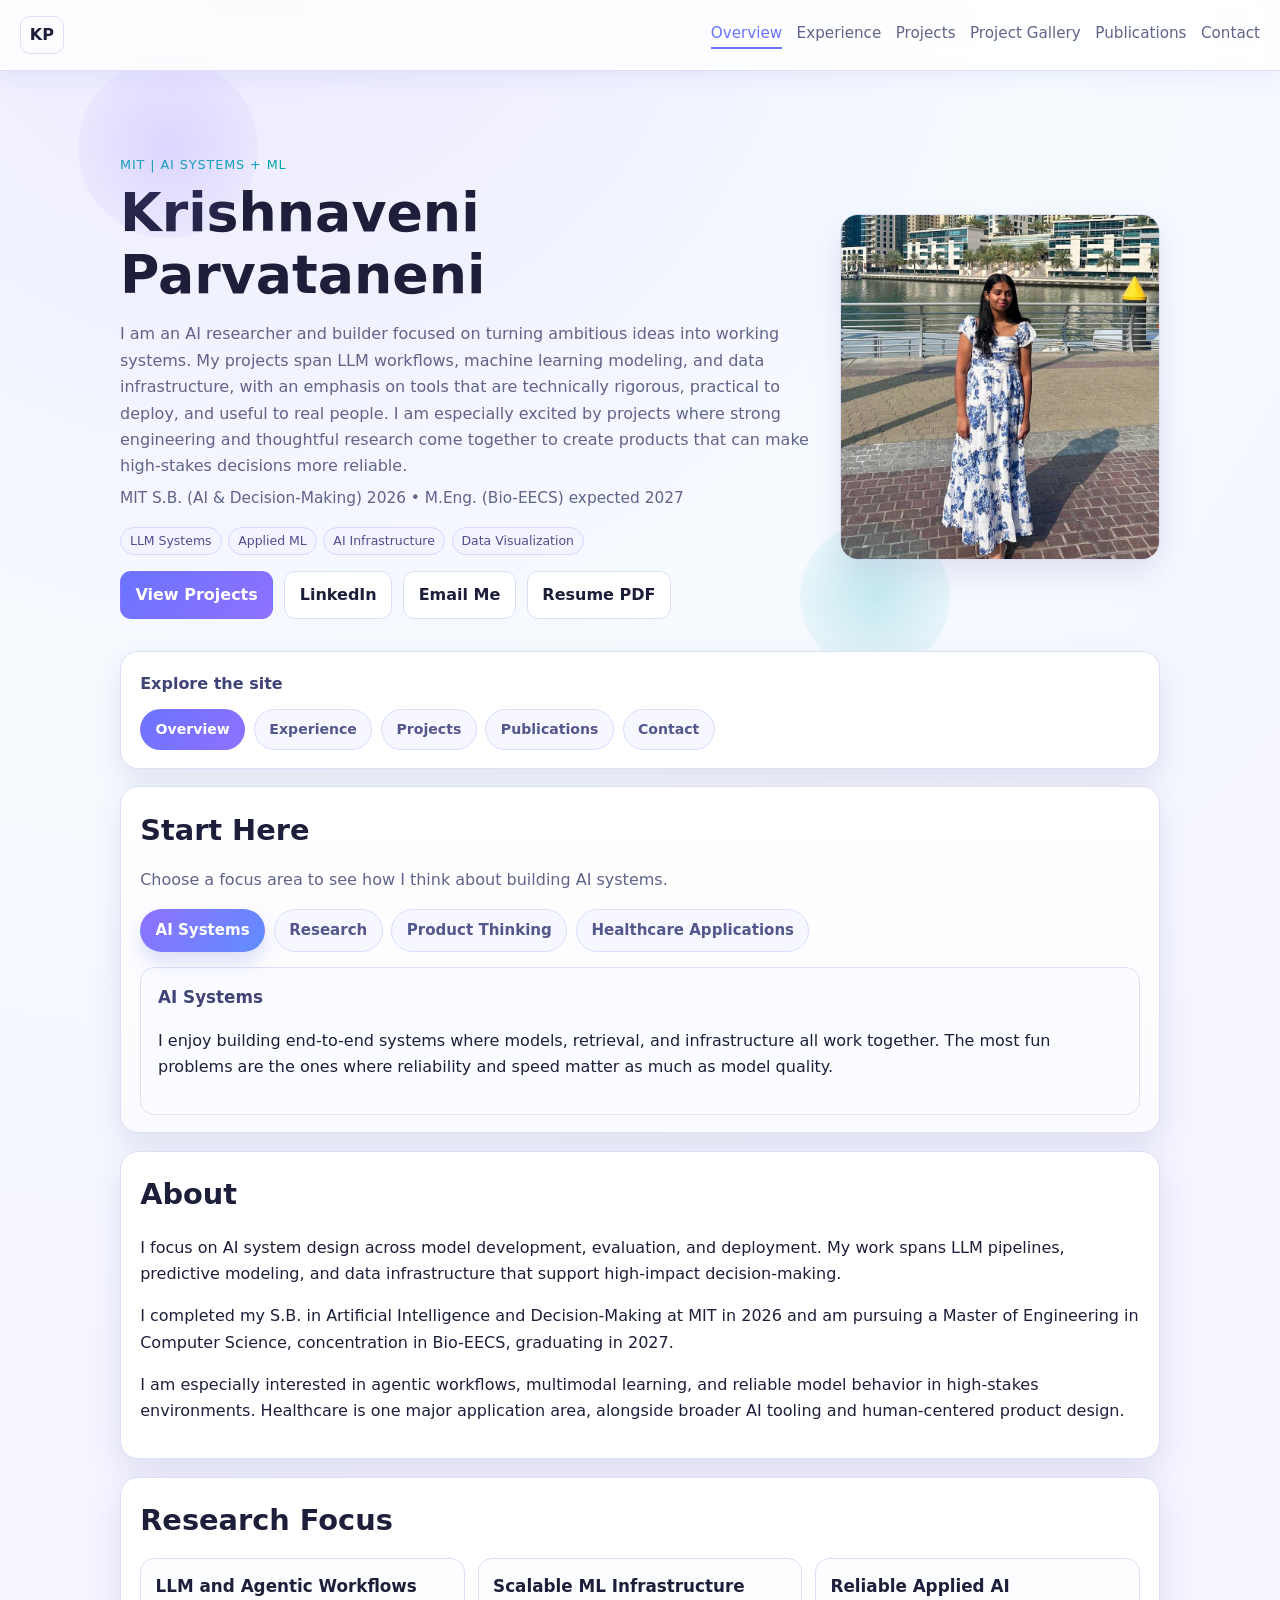
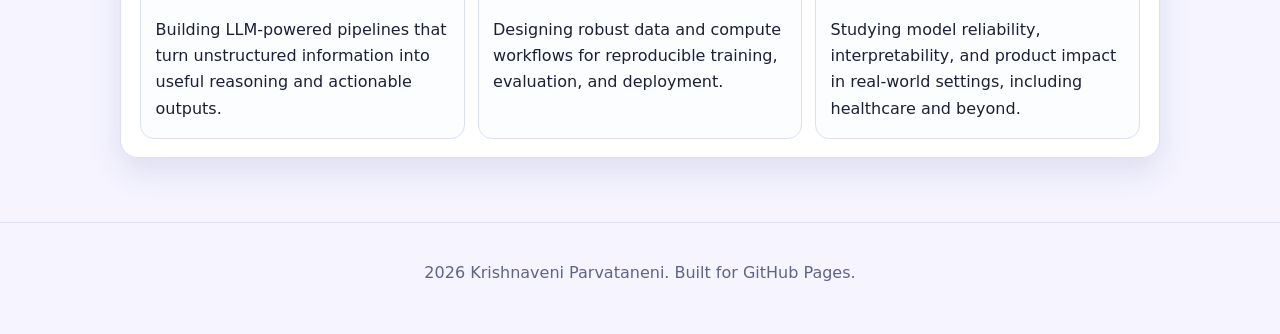
==== commit 66edab2f: "Polish spotlight UI and remove surprise action. Drop the surprise button, tighten spotlight copy, an" ====
--- a/index.html
+++ b/index.html
@@ -127,15 +127,12 @@
           <button class="explore-button" data-view-button="publications" role="tab" aria-selected="false">Publications</button>
           <button class="explore-button" data-view-button="contact" role="tab" aria-selected="false">Contact</button>
         </div>
-        <button id="surprise-view" class="button ghost surprise-button" type="button">
-          Surprise me
-        </button>
       </section>
 
       <section class="panel reveal interactive-spotlight explore-section" data-view="overview">
         <h2>Start Here</h2>
         <p class="section-intro">
-          Pick a lane and I will show you the kind of work I like building most.
+          Choose a focus area to see how I think about building AI systems.
         </p>
         <div class="spotlight-controls">
           <button class="spotlight-chip active" data-spotlight-button="systems" type="button">
--- a/styles.css
+++ b/styles.css
@@ -11,6 +11,12 @@
 
 * {
   box-sizing: border-box;
+}
+
+button {
+  font: inherit;
+  -webkit-appearance: none;
+  appearance: none;
 }
 
 html {
@@ -222,28 +228,26 @@
 
 .explorer-title {
   margin: 0 0 0.7rem;
-  font-weight: 600;
-  color: #4a4f7d;
+  font-weight: 650;
+  color: #3f4375;
 }
 
 .explorer-controls {
   display: flex;
   flex-wrap: wrap;
   gap: 0.55rem;
-}
-
-.surprise-button {
-  margin-top: 0.85rem;
+  margin-top: 0.25rem;
 }
 
 .explore-button {
-  border: 1px solid var(--border);
-  background: #f5f7ff;
-  color: var(--muted);
-  padding: 0.45rem 0.78rem;
+  border: 1px solid #d8dcff;
+  background: #f7f7ff;
+  color: #52578c;
+  padding: 0.5rem 0.9rem;
+  font-weight: 600;
   border-radius: 999px;
   cursor: pointer;
-  font-size: 0.9rem;
+  font-size: 0.88rem;
   transition: all 0.2s ease;
 }
 
@@ -277,6 +281,7 @@
 
 .interactive-spotlight {
   overflow: hidden;
+  background: linear-gradient(180deg, #ffffff 0%, #fbfbff 100%);
 }
 
 .spotlight-controls {
@@ -287,18 +292,27 @@
 }
 
 .spotlight-chip {
-  border: 1px solid var(--border);
-  background: #f8f8ff;
-  color: var(--muted);
+  border: 1px solid #d8dcff;
+  background: #f7f7ff;
+  color: #52578c;
   border-radius: 999px;
-  padding: 0.35rem 0.7rem;
+  padding: 0.5rem 0.9rem;
+  font-size: 0.94rem;
+  font-weight: 600;
   cursor: pointer;
+  transition: transform 0.16s ease, box-shadow 0.2s ease, background 0.2s ease;
+}
+
+.spotlight-chip:hover {
+  transform: translateY(-1px);
+  box-shadow: 0 8px 14px rgba(98, 109, 208, 0.14);
 }
 
 .spotlight-chip.active {
   background: linear-gradient(135deg, #8f71ff, #5f8dff);
   color: #fff;
   border-color: transparent;
+  box-shadow: 0 10px 20px rgba(101, 108, 218, 0.22);
 }
 
 .spotlight-pane {
@@ -306,8 +320,13 @@
   border: 1px solid var(--border);
   background: #fbfcff;
   border-radius: 14px;
-  padding: 0.95rem;
+  padding: 1.05rem;
   animation: fadeInUp 0.25s ease;
+}
+
+.spotlight-pane h3 {
+  color: #3f4375;
+  margin-bottom: 0.35rem;
 }
 
 .spotlight-pane.active {
